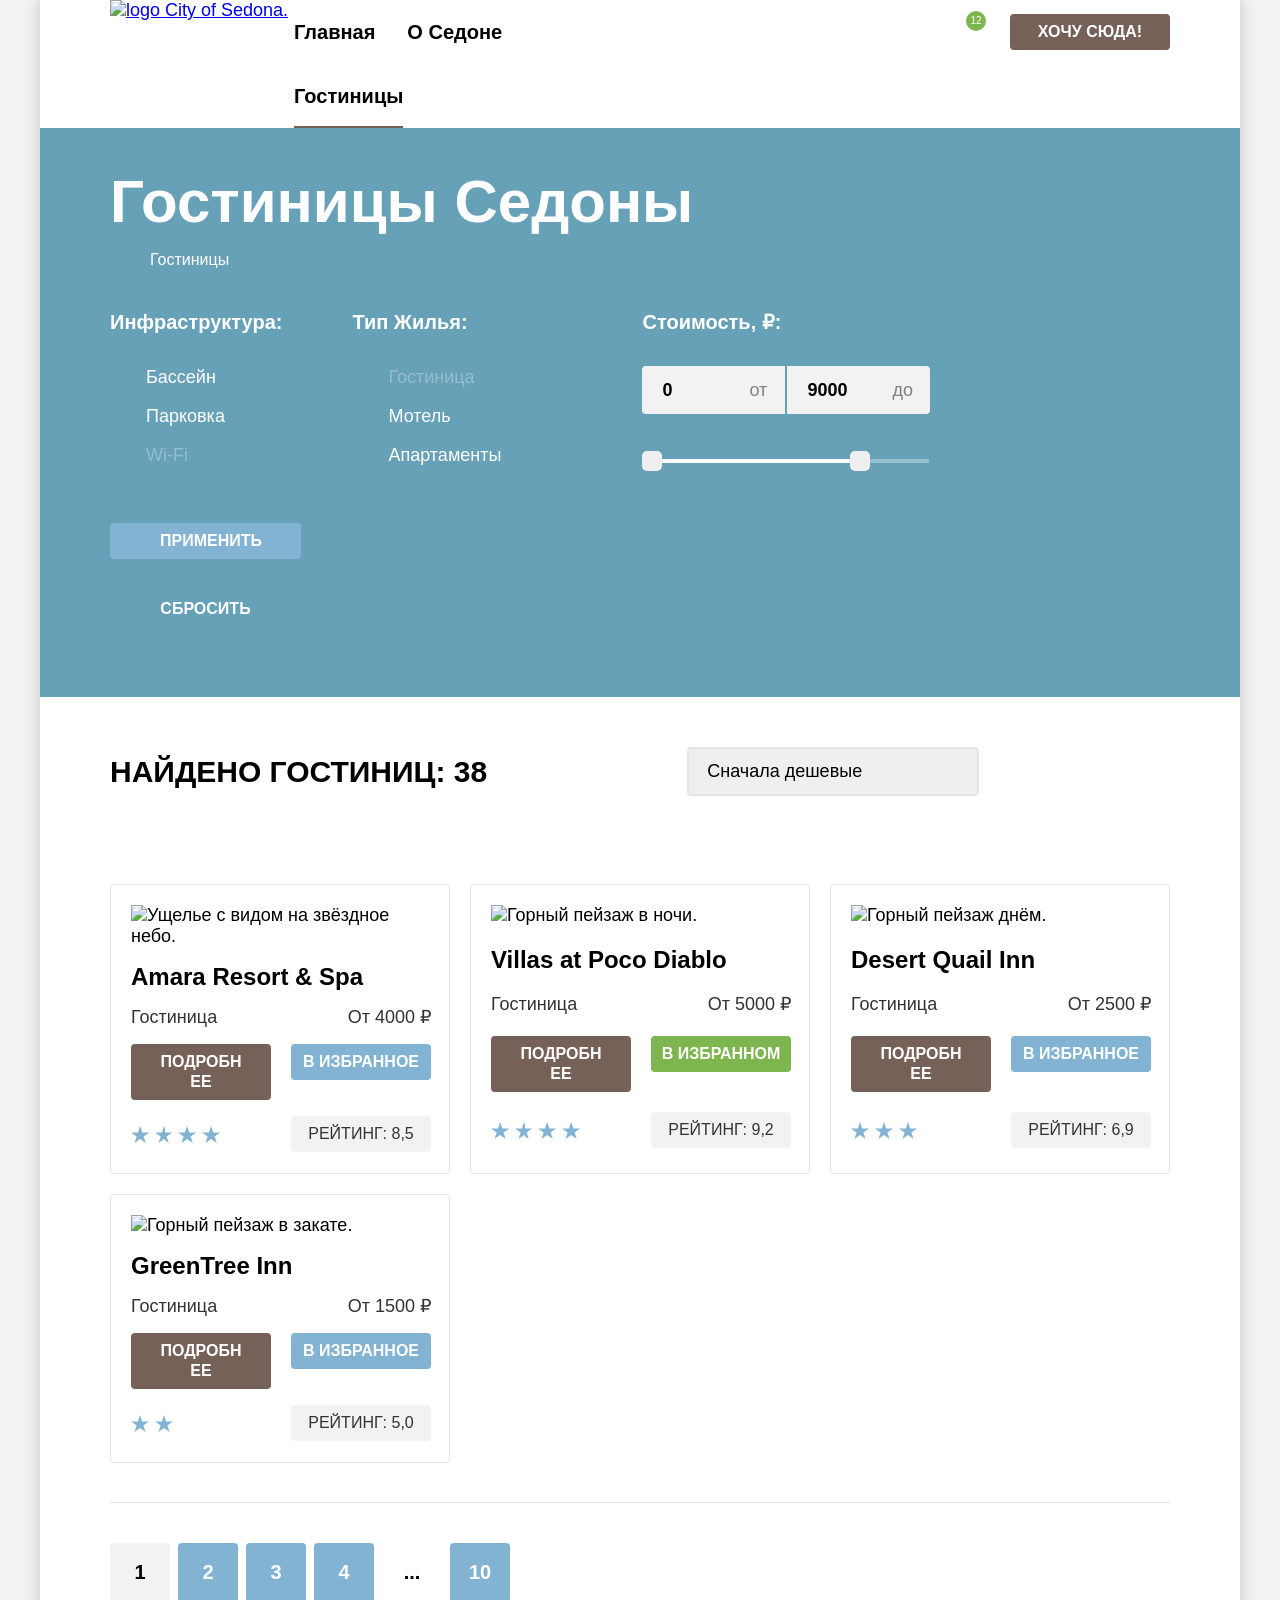
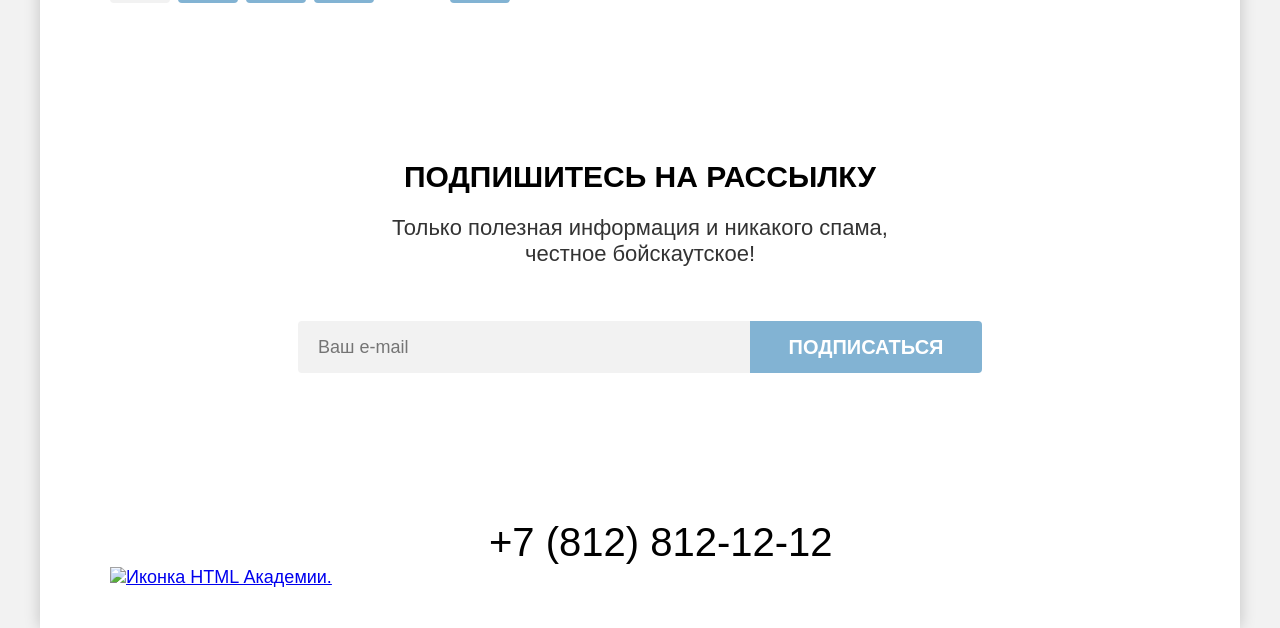
==== catalog.html @ c788ac7c "Сетки компонентов на гридах - исправления 7. Сетки компонентов на гридах - внёс исправления по задан" ====
<!DOCTYPE html>
<html lang="ru">

  <head>
    <meta charset="utf-8">
    <link rel="stylesheet" href="styles/styles.css">
    <link rel="icon" href="favicon.ico" sizes="32x32">
    <title>HTML Academy: Седона — Каталог</title>
  </head>

  <body>
    <div class="site-wrapper">
      <header class="page-header">
        <nav class="navigation">
          <a class="nav-link-logo" href="index.html">
            <img src="images/logo.svg" width="140" height="70" alt="logo City of Sedona.">
          </a>
          <ul class="navigation-list">
            <li class="navigation-item">
              <a class="navigation-link" href="index.html">Главная</a>
            </li>
            <li class="navigation-item">
              <a class="navigation-link" href="#">О Седоне</a>
            </li>
            <li class="navigation-item">
              <a class="navigation-link navigation-link-current" href="catalog.html">Гостиницы</a>
            </li>
          </ul>
          <ul class="navigation-list navigation-user">
            <li class="navigation-user-item">
              <a class="navigation-user-link navigation-link-find" href="#">
                <span class="visually-hidden">Поиск</span>
              </a>
            </li>
            <li class="navigation-user-item">
              <a class="navigation-user-link navigation-link-favourites" href="#">
                <span class="visually-hidden">Избранное</span>
              </a>
              <span class="favourite-count">12</span>
            </li>
            <li class="navigation-user-item navigation-user-item-spec">
              <a class="navigation-link navigation-link-btn" href="#">Хочу сюда!</a>
            </li>
          </ul>
        </nav>
      </header>

      <main class="page-main">
        <section class="catalog-header">
          <h1 class="catalog-header-title">Гостиницы Седоны</h1>
          <ul class="breadcrumbs-list">
            <li class="breadcrumbs-item">
              <a class="breadcrumbs-link breadcrumbs-link-home" href="index.html">
                <span class="visually-hidden">Главная</span>
              </a>
            </li>
            <li class="breadcrumbs-item">
              <a class="breadcrumbs-link"><span>Гостиницы</span></a>
            </li>
          </ul>

          <section class="catalog-filter">
            <h2 class="visually-hidden">Фильтры для поиска гостиниц</h2>
            <form class="catalog-filter" action="https://echo.htmlacademy.ru/" method="get">
              <fieldset class="catalog-filter-group filter-infrastructure">
                <legend class="catalog-filter-title">Инфраструктура:</legend>
                <ul class="catalog-filter-list">
                  <li class="catalog-filter-item">
                    <label class="control-label"><input class="control-input-checkbox" type="checkbox"
                        name="swimming-pool" id="swimming-pool" checked>Бассейн</label>
                  </li>
                  <li class="catalog-filter-item">
                    <label class="control-label" for="parking"><input class="control-input-checkbox" type="checkbox"
                        name="parking" id="parking" checked>Парковка</label>
                  </li>
                  <li class="catalog-filter-item">
                    <label class="control-label" for="wifi"><input class="control-input-checkbox" type="checkbox"
                        name="wifi" id="wifi" disabled>Wi-Fi</label>
                  </li>
                </ul>
              </fieldset>
              <fieldset class="catalog-filter-group filter-hotel-type">
                <legend class="catalog-filter-title">Тип Жилья:</legend>
                <ul class="catalog-filter-list">
                  <li class="catalog-filter-item">
                    <label class="control-label"><input class="control-input-radio" type="radio" name="hotel-group"
                        value="hotel" disabled>Гостиница</label>
                  </li>
                  <li class="catalog-filter-item">
                    <label class="control-label"><input class="control-input-radio" type="radio" name="hotel-group"
                        value="motel" checked>Мотель</label>
                  </li>
                  <li class="catalog-filter-item">
                    <label class="control-label"><input class="control-input-radio" type="radio" name="hotel-group"
                        value="apartments">Апартаменты</label>
                  </li>
                </ul>
              </fieldset>
              <fieldset class="catalog-filter-group filter-price">
                <legend class="catalog-filter-title">Стоимость, ₽:</legend>
                <div class="filter-price-inputs">
                  <label class="price-text-from" for="price-from">от</label>
                  <input class="price-field price-field-from" type="number" name="price-from" id="price-from" value="0">
                  <label class="price-text-to" for="price-to">до</label>
                  <input class="price-field price-field-to" type="number" name="price-to" id="price-to" value="9000">
                </div>
                <div class="price-range-line">
                  <div class="range-handlers-bar">
                    <button type="button" class="range-handler range-handler-from">
                      <span class="visually-hidden">Минимальная цена</span>
                    </button>
                    <button type="button" class="range-handler range-handler-to">
                      <span class="visually-hidden">Максимальная цена</span>
                    </button>
                  </div>
                </div>
              </fieldset>
              <div class="catalog-filter-buttons">
                <button class="catalog-filter-button" type="submit">Применить</button>
                <button class="catalog-filter-button-reset" type="reset">Сбросить</button>
              </div>
            </form>
          </section>
        </section>

        <section class="searched-products">
          <div class="searched-control-wrapper">
            <h2 class="searched-products-title">Найдено гостиниц: 38</h2>
            <select class="select-control" aria-label="Сортировка">
              <option value="cheap">Сначала дешевые</option>
              <option value="cheap">Сначала дорогие</option>
            </select>
            <ul class="searched-settings-list">
              <li class="searched-settings-item">
                <a class="sort sort-grid sort-current" href="catalog.html?view=tile">
                  <span class="visually-hidden">Показать
                    карточки</span>
                </a>
              </li>
              <li class="searched-settings-item">
                <a class="sort sort-description" href="catalog.html?view=card">
                  <span class="visually-hidden">Показать карточки с
                    описанием</span>
                </a>
              </li>
              <li class="searched-settings-item">
                <a class="sort sort-list" href="catalog.html?view=list">
                  <span class="visually-hidden">Показать список</span>
                </a>
              </li>
            </ul>
          </div>
          <ul class="product-list">
            <li class="product-item">
              <a href="#" class="product-card-link">
                <img class="product-card-img" src="images/hotel-1.jpg" width="300" height="212"
                  alt="Ущелье с видом на звёздное небо.">
              </a>
              <a href="#" class="product-card-link">
                <h3 class="product-card-title">Amara Resort & Spa</h3>
              </a>
              <p class="product-card-group">Гостиница</p>
              <p class="product-card-price">От 4000 ₽</p>
              <a class="show-more" href="#">Подробнее</a>
              <button class="to-favourites-button" type="button">В Избранное</button>
              <div class="hotel-rating-star rating-star-four">
                <span class="visually-hidden">4 звезды</span>
              </div>
              <p class="searched-card-rating">Рейтинг: 8,5</p>
            </li>
            <li class="product-item">
              <a href="#" class="product-card-link">
                <img class="product-card-img" src="images/hotel-2.jpg" width="300" height="212"
                  alt="Горный пейзаж в ночи.">
              </a>
              <a href="#" class="product-card-link">
                <h3 class="product-card-title">Villas at Poco Diablo</h3>
              </a>
              <p class="product-card-group">Гостиница</p>
              <p class="product-card-price">От 5000 ₽</p>
              <a class="show-more" href="#">Подробнее</a>
              <button class="to-favourites-button added-to-fav" type="button">В Избранном</button>
              <div class="hotel-rating-star rating-star-four">
                <span class="visually-hidden">4 звезды</span>
              </div>
              <p class="searched-card-rating">Рейтинг: 9,2</p>
            </li>
            <li class="product-item">
              <a href="#" class="product-card-link">
                <img class="product-card-img" src="images/hotel-3.jpg" width="300" height="212"
                  alt="Горный пейзаж днём.">
              </a>
              <a href="#" class="product-card-link">
                <h3 class="product-card-title">Desert Quail Inn</h3>
              </a>
              <p class="product-card-group">Гостиница</p>
              <p class="product-card-price">От 2500 ₽</p>
              <a class="show-more" href="#">Подробнее</a>
              <button class="to-favourites-button" type="button">В Избранное</button>
              <div class="hotel-rating-star rating-star-three">
                <span class="visually-hidden">3 звезды</span>
              </div>
              <p class="searched-card-rating">Рейтинг: 6,9</p>
            </li>
            <li class="product-item">
              <a href="#" class="product-card-link">
                <img class="product-card-img" src="images/hotel-4.jpg" width="300" height="212"
                  alt="Горный пейзаж в закате.">
              </a>
              <a href="#" class="product-card-link">
                <h3 class="product-card-title">GreenTree Inn</h3>
              </a>
              <p class="product-card-group">Гостиница</p>
              <p class="product-card-price">От 1500 ₽</p>
              <a class="show-more" href="#">Подробнее</a>
              <button class="to-favourites-button" type="button">В Избранное</button>
              <div class="hotel-rating-star rating-star-two">
                <span class="visually-hidden">2 звезды</span>
              </div>
              <p class="searched-card-rating">Рейтинг: 5,0</p>
            </li>
          </ul>

          <ul class="pagination">
            <li class="pagination-item">
              <a class="pagination-link pagination-current">1</a>
            </li>
            <li class="pagination-item">
              <a class="pagination-link" href="#">2</a>
            </li>
            <li class="pagination-item">
              <a class="pagination-link" href="#">3</a>
            </li>
            <li class="pagination-item">
              <a class="pagination-link" href="#">4</a>
            </li>
            <li class="pagination-item">
              <a class="pagination-link pagination-quewe">...</a>
            </li>
            <li class="pagination-item">
              <a class="pagination-link" href="#">10</a>
            </li>
          </ul>
        </section>

        <section class="subscribe catalog">
          <h2 class="subscribe-title">Подпишитесь на рассылку</h2>
          <p class="subscribe-text">Только полезная информация и никакого спама,<br> честное бойскаутское!</p>
          <form class="subscribe-form" action="https://echo.htmlacademy.ru/" method="post">
            <input class="subscribe-input" type="email" name="email" id="email" placeholder="Ваш e-mail" required>
            <button class="subscribe-button" type="submit">Подписаться</button>
          </form>
        </section>
      </main>

      <footer class="page-footer">
        <ul class="social-list">
          <li class="social-item">
            <a class="social-link social-link-vk" href="https://vk.com/htmlacademy">
              <span class="visually-hidden">Логотип Вконтакте</span>
            </a>
          </li>
          <li class="social-item">
            <a class="social-link social-link-tg" href="https://t.me/htmlacademy">
              <span class="visually-hidden">Логотип Телеграмм</span>
            </a>
          </li>
          <li class="social-item">
            <a class="social-link social-link-youtube" href="https://www.youtube.com/user/htmlacademyru">
              <span class="visually-hidden">Логотип Ютуб</span>
            </a>
          </li>
        </ul>
        <a class="phone-number" href="tel:+78128121212">+7 (812) 812-12-12</a>
        <a class="html-academy-logo" href="https://htmlacademy.ru/intensive/htmlcss">
          <img width="115px" height="33px" src="./images/logo_htmlacademy.png" alt="Иконка HTML Академии.">
        </a>
      </footer>
    </div>

  </body>

</html>
---- styles/styles.css ----
@font-face {
  font-family: "PT Sans";
  font-style: normal;
  font-weight: 400;
  src: url("../fonts/ptsans-400.woff2") format("woff2");
  font-display: swap;
}

@font-face {
  font-family: "PT Sans";
  font-style: normal;
  font-weight: 700;
  src: url("../fonts/ptsans-700.woff2") format("woff2");
  font-display: swap;
}

input,
textarea,
select,
button {
  font-family: "PT Sans", sans-serif;
}

.visually-hidden {
  display: none;
}

html {
  height: 100%;
  margin: 0;
}

body {
  height: 100%;
  font-family: "PT Sans", sans-serif;
  font-size: 18px;
  line-height: 21px;
  color: #000000;
  font-weight: 400;
  background-color: #f2f2f2;
  margin: 0;
}

.site-wrapper {
  min-height: 100%;
  display: flex;
  flex-direction: column;
  flex-grow: 1;
  width: 1200px;
  margin: 0 auto;
  background-color: #ffffff;
  box-shadow: 0 0 15px 0 rgba(0, 0, 0, 0.2);
}

.page-header {
  display: flex;
  padding: 0 70px;
}

.navigation {
  display: flex;
  width: 100%;
  padding-left: 168px;
  position: relative;
}

.navigation-list {
  display: flex;
  flex-wrap: wrap;
  max-width: 339px;
  padding: 0;
  margin: 0;
  list-style-type: none;
}

.navigation-user-item {
  position: relative;
  box-sizing: border-box;
  min-width: 44px;
  min-height: 64px;
}

.navigation-user-item-spec {
  padding-top: 14px;
}

.navigation-user-item:nth-last-child(2) {
  margin-right: 20px;
}

.navigation-user-link {
  display: block;
  min-width: 44px;
  min-height: 64px;
}

.navigation-user {
  max-width: 312px;
  margin-left: auto;
}

.navigation-link {
  display: block;
  padding: 20px 16px;
  font-size: 20px;
  font-weight: 700;
  line-height: 24px;
  color: #000000;
  text-decoration: none;
}

.navigation-link-current {
  position: relative;
}

.navigation-link-current::after {
  content: "";
  position: absolute;
  left: 16px;
  right: 16px;
  height: 2px;
  bottom: 0;
  background-color: #756257;
}

.navigation-link-find {
  background-image: url(../images/icons/find.svg);
  background-size: 18px;
  background-repeat: no-repeat;
  background-position: center;
}

.navigation-link-favourites {
  background-image: url(../images/icons/favorites.svg);
  background-size: 18px;
  background-repeat: no-repeat;
  background-position: center;
}

.favourite-count {
  display: block;
  font-size: 10px;
  line-height: 10px;
  font-weight: 400;
  text-align: center;
  align-content: center;
  color: #ffffff;
  position: absolute;
  left: 20px;
  top: 11px;
  width: 20px;
  height: 20px;
  background-color: #7db54f;
  border-radius: 10px;
}

.navigation-link-btn {
  box-sizing: border-box;
  padding: 8px 24px;
  font-size: 16px;
  line-height: 20px;
  text-transform: uppercase;
  text-decoration: none;
  font-weight: 700;
  min-width: 160px;
  min-height: 36px;
  background-color: #756157;
  color: #ffffff;
  border-radius: 4px;
  text-align: center;
}

.nav-link-logo {
  position: absolute;
  left: 0;
}

.page-main {
  flex-grow: 1;
}

.index-header {
  padding: 51px 371px 78px 371px;
  background-color: #197ad4;
  background-image: url(../images/vector.svg), url(../images/index-background.jpg);
  background-size: auto, auto 100%;
  background-repeat: no-repeat, no-repeat;
  background-position: bottom, center;
  min-height: 485px;
  box-sizing: border-box;
}

.index-header-img {
  display: block;
  margin-left: auto;
  margin-right: auto;
}

.reasons-intro {
  margin: 0;
  margin-bottom: 21px;
  padding: 69px 274px;
}

.reasons-list {
  display: flex;
  flex-wrap: wrap;
  padding: 0;
  margin: 0;
}

.reasons-title {
  margin: 0;
  margin-bottom: 25px;
  font-size: 30px;
  line-height: 36px;
  font-weight: 700;
  text-transform: uppercase;
  text-align: center;
  color: #000000;
}

.reasons-text {
  margin: 0;
  font-size: 22px;
  line-height: 26px;
  font-weight: 400;
  text-align: center;
  color: #333333;
}

.reasons-item {
  display: flex;
  flex-direction: row;
  min-height: 385px;
  width: 400px;
  list-style-type: none;
  background-color: rgba(131, 179, 211, 0.122);
}

.reasons-item-textblock {
  display: flex;
  justify-content: center;
  align-items: center;
  padding: 0 85px;
  flex-direction: column;
  height: 100%;
}

.reasons-item-nowide {
  display: flex;
  flex-direction: column;
}

.reasons-item.reasons-item-contrast {
  background-color: rgba(131, 179, 211, 0.2);
}

.reasons-item.reasons-item-wide {
  background-color: #82b3d3;
  color: #ffffff;
  width: 100%;
}

.reasons-item.reasons-item-wide-revers {
  flex-direction: row-reverse;
  background-color: #82b3d3;
  color: #ffffff;
  width: 100%;
}

.reasons-item.reasons-item-wide p {
  color: #ffffff;
}

.reasons-item.reasons-item-wide-revers p {
  color: #ffffff;
}

.reasons-item-title {
  position: relative;
  margin: 0;
  margin-bottom: 62px;
  font-size: 24px;
  line-height: 28px;
  font-weight: 700;
  text-align: center;
  text-transform: uppercase;
}


.reasons-item-title::after {
  content: "";
  position: absolute;
  width: 60px;
  height: 2px;
  background-color: rgba(0, 0, 0, 0.3);
  bottom: -30px;
  left: 50%;
  transform: translateX(-50%);
}

.reasons-item-title-wide::after {
  background-color: rgba(255, 255, 255, 0.3);
}


.reasons-item-text {
  color: #333333;
  text-align: center;
  margin: 0;
}

.reasons-item-img {
  display: block;
}

.service {
  text-align: center;
}

.service-intro {
  padding: 64px 347px;
}

.service-title {
  margin: 0;
  margin-bottom: 20px;
  font-size: 30px;
  line-height: 36px;
  font-weight: 700;
  text-transform: uppercase;
}

.service-text {
  margin: 0;
  color: #333333;
  font-size: 22px;
  line-height: 26px;
  font-weight: 400;
  text-align: center;
}

.service-list {
  display: flex;
  flex-wrap: wrap;
  list-style-type: none;
  min-height: 385px;
  justify-content: center;
  align-items: stretch;
  padding: 0;
  margin: 0;
}

.service-list li:nth-child(odd) {
  background-color: rgba(131, 179, 211, 0.122);
}

.service-list li:nth-child(even) {
  background-color: #ffffff;
}

.service-item {
  display: flex;
  flex-direction: column;
  flex-grow: 1;
  justify-content: center;
  align-items: center;
  flex-wrap: wrap;
  max-width: 400px;
}

.service-item::before {
  content: "";
  background-repeat: no-repeat;
  margin-bottom: 30px;
}

.service-item-house::before {
  background-image: url("../images/icons/house-decor.svg");
  width: 75px;
  height: 72px;
}

.service-item-food::before {
  background-image: url("../images/icons/food-decor.svg");
  width: 74px;
  height: 70px;
}

.service-item-gifts::before {
  background-image: url("../images/icons/gift-decor.svg");
  width: 64px;
  height: 76px;
}

.service-item-title {
  font-size: 24px;
  line-height: 28px;
  font-weight: 700;
  text-align: center;
  text-transform: uppercase;
  margin: 0;
  margin-bottom: 30px;
}

.service-item-text {
  padding: 0 85px;
  color: #333333;
  text-align: center;
  margin: 0;
}

.booking {
  padding: 96px 304px;
  text-align: center;
}

.booking-title {
  margin: 0;
  margin-bottom: 20px;
  font-size: 30px;
  line-height: 36px;
  font-weight: 700;
  text-transform: uppercase;
}

.booking-text {
  margin: 0;
  margin-bottom: 54px;
  color: #333333;
  font-size: 22px;
  line-height: 26px;
}

.subscribe {
  padding: 96px 258px 104px;
  background-color: #197ad4;
  text-align: center;
}

.subscribe.index {
  background-image: url("../images/subscribe_index.jpg");
  background-size: 100% auto;
  background-repeat: no-repeat;
}

.subscribe-title {
  margin: 0;
  margin-bottom: 20px;
  font-size: 30px;
  line-height: 36px;
  font-weight: 700;
  text-transform: uppercase;
}

.subscribe-title.index {
  color: #ffffff;
}

.subscribe-text {
  margin: 0;
  margin-bottom: 54px;
  color: #333333;
  font-size: 22px;
  line-height: 26px;
  font-weight: 400;
}

.subscribe-text.index {
  color: #ffffff;
}

.subscribe-form {
  display: flex;
  overflow-wrap: anywhere;
}

.subscribe-input {
  padding: 14px 20px;
  background-color: #f2f2f2;
  border: none;
  border-radius: 4px 0 0 4px;
  flex-grow: 1;
  font-size: 18px;
  line-height: 24px;
  font-weight: 400;
  color: #000000;
}

.subscribe-button {
  padding: 8px 0;
  width: 232px;
  background-color: #82b3d3;
  border: none;
  font-size: 20px;
  border-radius: 0 4px 4px 0;
  line-height: 36px;
  font-weight: 700;
  color: #ffffff;
  text-transform: uppercase;
  box-sizing: border-box;
}

.catalog-header {
  padding: 70px;
  padding-top: 35px;
  background-color: rgb(103, 161, 184);
  background-image: url("../images/filter_background.jpg");
  background-size: auto 100%;
  background-repeat: no-repeat;
  background-position: center;
  min-height: 412px;
  box-sizing: border-box;
}

.catalog-header-title {
  margin: 0;
  margin-bottom: 8px;
  color: #ffffff;
  font-size: 60px;
  line-height: 78px;
  font-weight: 700;
}

.breadcrumbs-list {
  display: flex;
  flex-wrap: wrap;
  padding: 0;
  margin: 0;
  margin-bottom: 40px;
  list-style-type: none;
}

.breadcrumbs-item {
  position: relative;
}

.breadcrumbs-item:not(:last-child) {
  margin-right: 28px;
}

.breadcrumbs-item:not(:last-child)::after {
  position: absolute;
  content: "";
  background-image: url("../images/icons/breadcrumbs-arrow.svg");
  background-repeat: no-repeat;
  width: 7px;
  height: 10px;
  left: 23px;
  top: 6px;
}

.breadcrumbs-link {
  display: block;
  font-size: 16px;
  line-height: 21px;
  font-weight: 400;
  color: #ffffff;
  text-decoration: none;
}

.breadcrumbs-link-home {
  background-image: url("../images/icons/breadcrumbs-home.svg");
  background-repeat: no-repeat;
  background-position: center;
  min-width: 12px;
  min-height: 21px;
}

.catalog-filter {
  display: flex;
  flex-wrap: wrap;
}

.catalog-filter-title {
  padding: 0;
  margin-bottom: 32px;
  color: #ffffff;
  font-size: 20px;
  line-height: 24px;
  font-weight: 700;
}

.catalog-filter-buttons {
  display: flex;
  flex-direction: column;
  gap: 32px;
  padding-top: 56px;
}

.catalog-filter-button {
  display: block;
  padding: 8px 50px;
  font-size: 16px;
  line-height: 20px;
  font-weight: 700;
  text-transform: uppercase;
  color: #ffffff;
  background-color: #82b3d3;
  border: none;
  border-radius: 4px;
  cursor: pointer;
  width: 191px;
  height: 36px;
}

.catalog-filter-button-reset {
  display: block;
  background: none;
  border: none;
  font-size: 16px;
  line-height: 20px;
  font-weight: 700;
  text-transform: uppercase;
  color: #ffffff;
  cursor: pointer;
  width: 191px;
  height: 36px;
  margin: 0;
  padding: 0;
}

.catalog-filter-list {
  padding: 0;
  margin: 0;
  width: 150px;
  list-style-type: none;
}

.catalog-filter-item:not(:last-child) {
  margin-bottom: 16px;
}

.catalog-filter-group {
  width: 150px;
  list-style-type: none;
  border: none;
  margin: 0;
  padding: 0;
}

.filter-infrastructure {
  margin-right: 70px;
}

.filter-hotel-type {
  margin-right: 140px;
}

.filter-price {
  margin-right: 70px;
}

.filter-price-inputs {
  display: flex;
  position: relative;
  margin-bottom: 45px;
  width: 288px;
  gap: 2px;
}

.price-field {
  appearance: none;
  background-color: #f2f2f2;
  color: #000000;
  border: none;
  font-size: 18px;
  line-height: 24px;
  font-weight: 700;
  width: 100%;
  min-width: 0;
  box-sizing: border-box;
  padding: 12px 20px;
  min-height: 48px;
}

.price-field-from {
  border-radius: 4px 0 0 4px;
}

.price-field-to {
  border-radius: 0 4px 4px 0;
}

.price-text-from {
  display: block;
  position: absolute;
  left: 107px;
  top: 12px;
  font-size: 18px;
  line-height: 24px;
  font-weight: 400;
  color: #808080;
}

.price-text-to {
  display: block;
  position: absolute;
  left: 250px;
  top: 12px;
  font-size: 18px;
  line-height: 24px;
  font-weight: 400;
  color: #808080;
}

.price-range-line {
  width: 287px;
  height: 4px;
  background-color: rgba(255, 255, 255, 0.3);
}

.range-handlers-bar {
  display: flex;
  position: relative;
  width: 226px;
  height: 4px;
  background-color: #ffffff;
}

.range-handler {
  position: absolute;
  border: none;
  width: 20px;
  height: 20px;
  border-radius: 5px;
  cursor: pointer;
}

.range-handler-from {
  top: -8px;
}

.range-handler-to {
  top: -8px;
  left: 208px;
}

.control-label {
  display: flex;
  align-items: center;
  gap: 16px;
  cursor: pointer;
  color: #ffffff;
  font-size: 18px;
  line-height: 23px;
  font-weight: 400;
}

.control-label:has(input:disabled) {
  color: rgba(255, 255, 255, 0.3);
}

.control-input-checkbox {
  appearance: none;
  width: 20px;
  height: 20px;
  background-image: url("../images/icons/checkbox.svg");
  margin: 0;
  cursor: pointer;
}

.control-input-checkbox:disabled {
  opacity: 0.3;
}

.control-input-checkbox:checked {
  background-image: url("../images/icons/checkbox-checked.svg");
}

.control-input-radio {
  appearance: none;
  width: 20px;
  height: 20px;
  background-image: url("../images/icons/radio.svg");
  margin: 0;
  cursor: pointer;
}

.control-input-radio:disabled {
  opacity: 0.3;
}

.control-input-radio:checked {
  background-image: url("../images/icons/radio-checked.svg");
}

.sort {
  display: block;
  height: 48px;
  width: 48px;
}

.sort-grid {
  background-image: url(../images/icons/sort-grid.svg);
}

.sort-description {
  background-image: url(../images/icons/sort-description.svg);
}

.sort-list {
  background-image: url(../images/icons/sort-list.svg);
}

.searched-products {
  padding: 50px 70px;
  padding-bottom: 60px;
}

.searched-control-wrapper {
  display: flex;
  flex-wrap: wrap;
  align-items: center;
  margin-bottom: 40px;
}

.select-control {
  background-image: url("../images/icons/select-arrow.svg");
  background-repeat: no-repeat;
  background-position: calc(100% - 18px) center;
  appearance: none;
  width: 292px;
  border: 2px solid #e5e5e5;
  border-radius: 4px;
  padding: 12px 18px;
  margin-right: 70px;
  font-size: 18px;
  line-height: 21px;
  font-weight: 400;
}

.searched-settings-list {
  display: flex;
  max-width: 160px;
  padding: 0;
  margin: 0;
  flex-wrap: wrap;
  list-style-type: none;
  gap: 8px;
}

.searched-products-title {
  margin: 0;
  margin-right: 200px;
  font-size: 30px;
  line-height: 36px;
  font-weight: 700;
  text-transform: uppercase;
}

.product-list {
  display: flex;
  position: relative;
  flex-wrap: wrap;
  gap: 0 20px;
  list-style-type: none;
  padding: 0;
  padding-bottom: 40px;
  margin: 0;
  margin-bottom: 20px;
}

.product-list::after {
  content: "";
  width: 1060px;
  height: 1px;
  background-color: #e5e5e5;
  position: absolute;
  bottom: 20px;
}

.product-item {
  display: grid;
  grid-template-columns: repeat(2, 1fr);
  width: 340px;
  padding: 20px;
  margin-bottom: 20px;
  border: 1px solid #e5e5e5;
  box-sizing: border-box;
  border-radius: 4px;
  gap: 16px 20px;
  overflow-wrap: anywhere;
  align-items: start;
}

.product-card-img {
  object-fit: cover;
}

.product-card-link {
  display: block;
  text-decoration: none;
  color: #000000;
  width: 300px;
  max-width: 300px;
  max-height: 212px;
  grid-column: 1 / -1;
}

.product-card-link:visited {
  color: #000000;
}

.product-card-title {
  margin: 0;
  grid-column: span 2;
  font-size: 24px;
  line-height: 28px;
  font-weight: 700;
}

.product-card-group {
  margin: 0;
  color: #333333;
  font-size: 18px;
  line-height: 21px;
  font-weight: 400;
}

.product-card-price {
  margin: 0;
  color: #333333;
  font-size: 18px;
  line-height: 21px;
  font-weight: 400;
  text-align: right;
}

.show-more {
  display: block;
  background-color: #756157;
  color: #ffffff;
  border-radius: 4px;
  text-decoration: none;
  text-transform: uppercase;
  font-size: 16px;
  line-height: 20px;
  font-weight: 700;
  text-align: center;
  padding: 8px 26px;
  width: 140px;
  box-sizing: border-box;
}

.to-favourites-button {
  background-color: #82b3d3;
  padding: 8px 10px;
  border: none;
  border-radius: 4px;
  color: #ffffff;
  text-transform: uppercase;
  font-size: 16px;
  line-height: 20px;
  font-weight: 700;
  text-align: center;
  cursor: pointer;
}

.added-to-fav {
  background-color: #7db54f;
}

.searched-card-rating {
  margin: 0;
  padding: 8px 0;
  background-color: #f2f2f2;
  color: #333333;
  border-radius: 4px;
  font-size: 16px;
  line-height: 20px;
  font-weight: 400;
  text-transform: uppercase;
  text-align: center;
  box-sizing: border-box;
}

.pagination {
  display: flex;
  list-style-type: none;
  margin: 0;
  padding: 0;
}

.pagination-item:not(:last-child) {
  margin-right: 8px;
}

.pagination-link {
  display: block;
  border-radius: 4px;
  box-sizing: border-box;
  min-width: 60px;
  height: 60px;
  padding: 11px 4px;
  font-size: 20px;
  font-weight: 700;
  line-height: 36px;
  color: #ffffff;
  background-color: #82b3d3;
  text-decoration: none;
  text-align: center;
}

.pagination-link.pagination-current {
  color: #000000;
  background-color: #f2f2f2;
}

.pagination-link.pagination-quewe {
  color: #000000;
  background-color: #ffffff;
}

.subscribe.catalog {
  background-color: #ffffff;
  color: #000000;
}

.button-search {
  width: 376px;
  height: 52px;
  color: #ffffff;
  font-size: 20px;
  line-height: 36px;
  font-weight: 700;
  text-transform: uppercase;
  background-color: #756157;
  border: none;
  border-radius: 4px;
  cursor: pointer;
}

.page-footer {
  display: flex;
  flex-wrap: wrap;
  padding: 45px 70px 35px 70px;
}

.social-list {
  display: flex;
  flex-wrap: wrap;
  padding: 0;
  margin: 0;
  margin-right: 238px;
  list-style-type: none;
  max-width: 142px;
}

.social-link {
  display: block;
  background-repeat: no-repeat;
  background-position: center;
  width: 47px;
  height: 40px;
}

.social-link-vk {
  background-image: url("../images/icons/vk-icon.svg");
}

.social-link-tg {
  background-image: url("../images/icons/tg-icon.svg");
}

.social-link-youtube {
  background-image: url("../images/icons/youtube-icon.svg");
}

.phone-number {
  font-size: 40px;
  line-height: 40px;
  font-weight: 400;
  color: #000000;
  text-decoration: none;
  margin-right: 235px;
}

.html-academy-logo {
  margin: 5px 0;
}


.hotel-rating-star {
  background-image: url(../images/icons/star.svg);
  width: 18px;
  height: 37px;
  background-size: 18px 17px;
  background-repeat: space no-repeat;
  background-position: left;
}

.rating-star-two {
  width: 42px;
  background-repeat: space repeat-x;
}

.rating-star-three {
  width: 66px;
  background-repeat: space repeat-x;
}

.rating-star-four {
  width: 89px;
  background-repeat: space repeat-x;
}
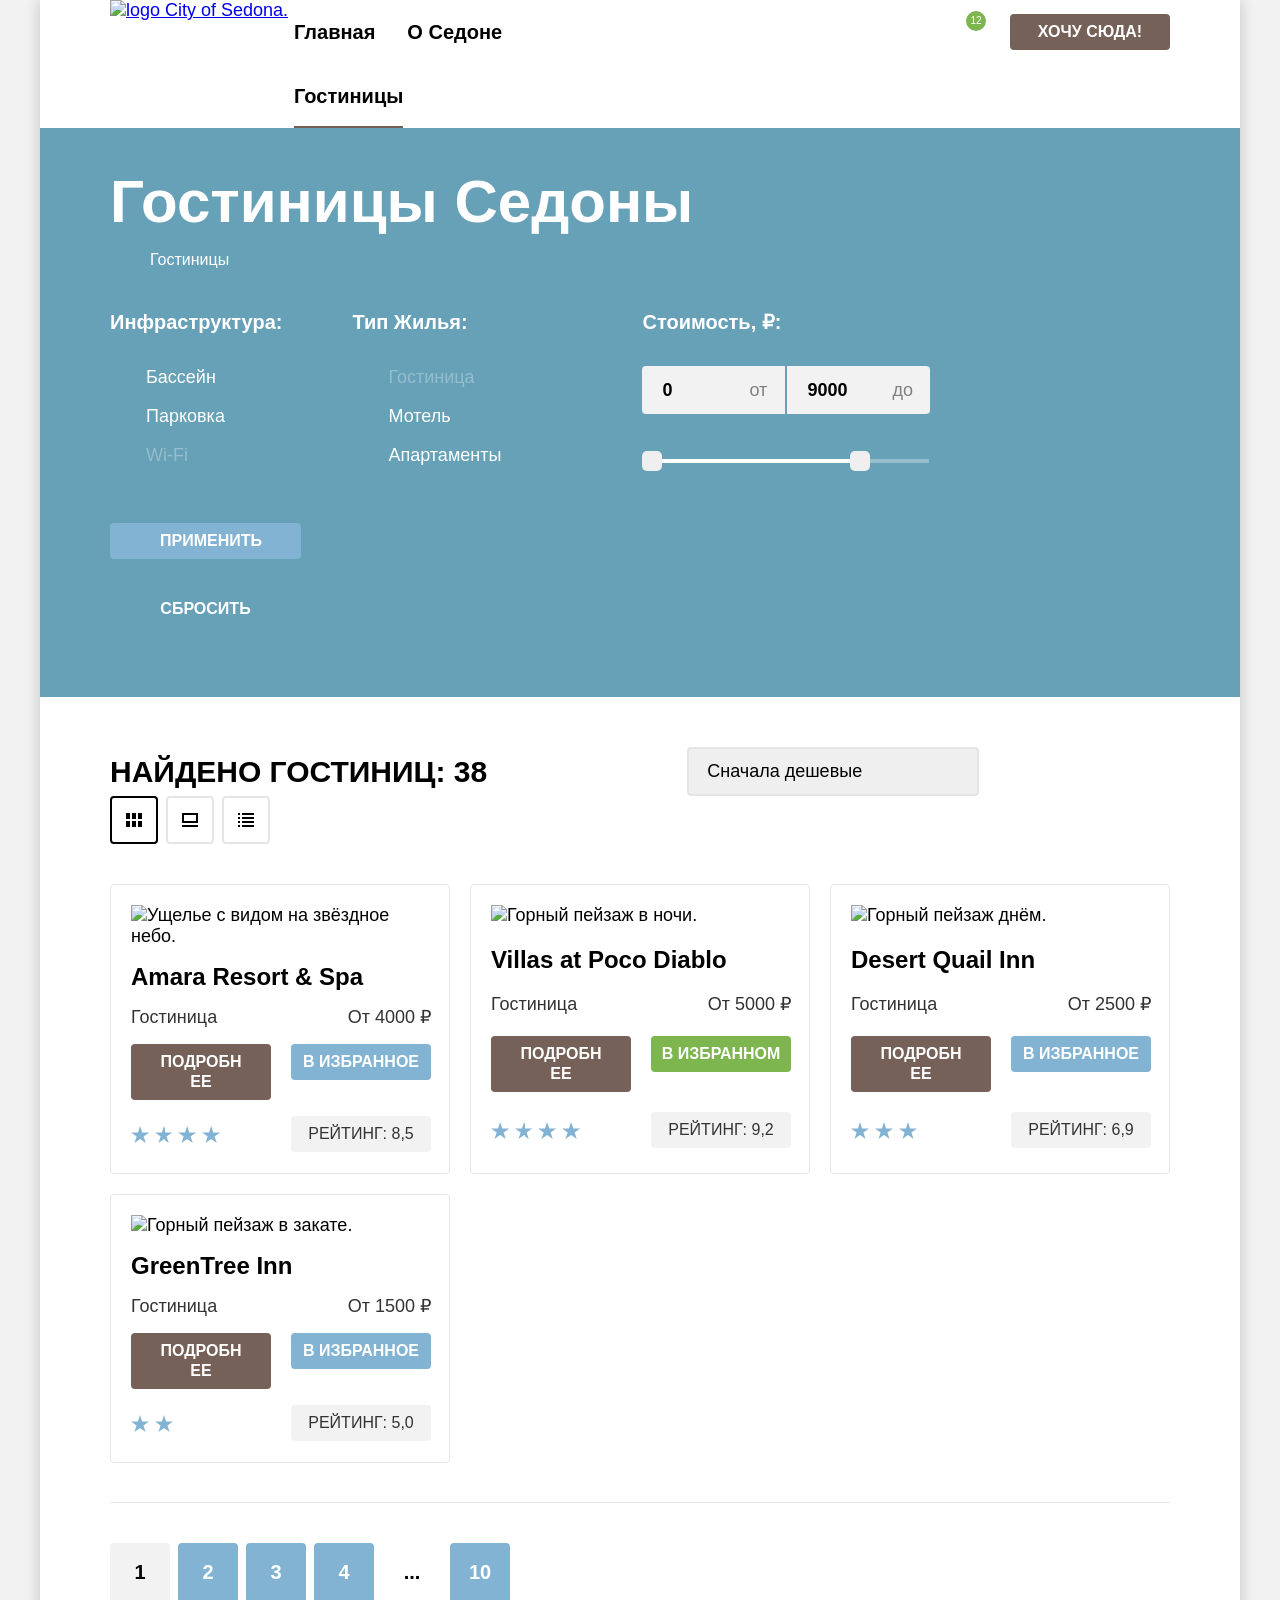
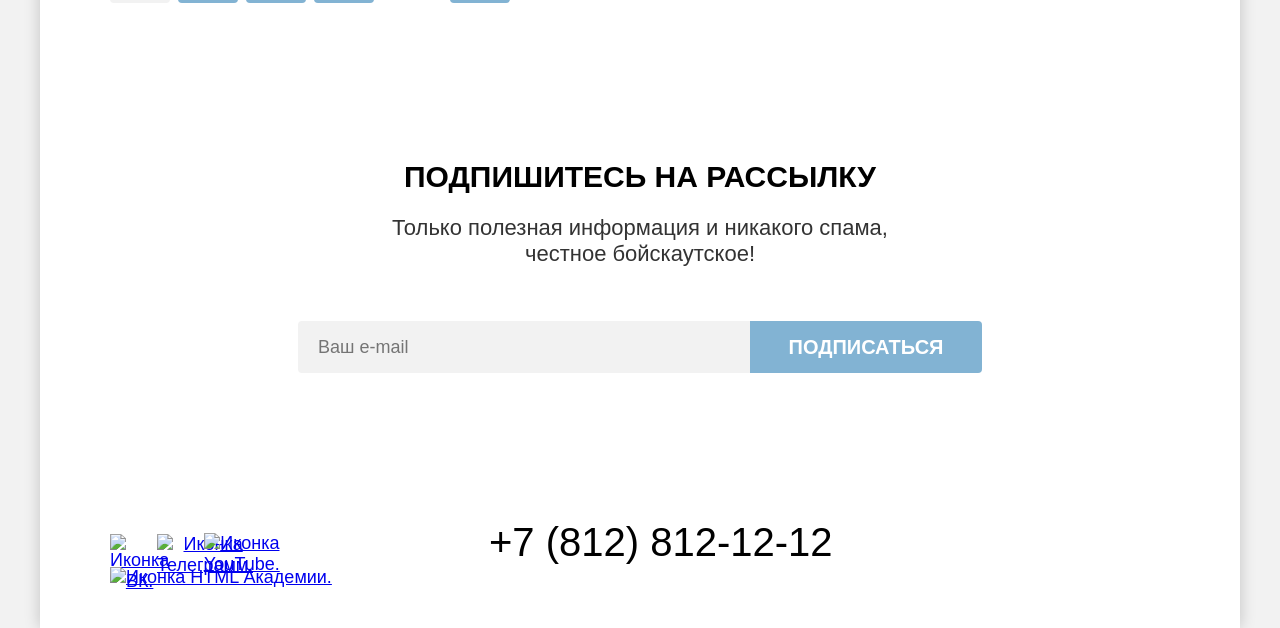
==== commit 7b1aa644: "8.28. Декоративные элементы всех страниц" ====
--- a/catalog.html
+++ b/catalog.html
@@ -39,7 +39,7 @@
               <span class="favourite-count">12</span>
             </li>
             <li class="navigation-user-item navigation-user-item-spec">
-              <a class="navigation-link navigation-link-btn" href="#">Хочу сюда!</a>
+              <a class="navigation-link-btn brown-btn" href="#">Хочу сюда!</a>
             </li>
           </ul>
         </nav>
@@ -116,8 +116,8 @@
                 </div>
               </fieldset>
               <div class="catalog-filter-buttons">
-                <button class="catalog-filter-button" type="submit">Применить</button>
-                <button class="catalog-filter-button-reset" type="reset">Сбросить</button>
+                <button class="catalog-filter-button blue-btn" type="submit">Применить</button>
+                <button class="catalog-filter-button-reset nocolor-btn" type="reset">Сбросить</button>
               </div>
             </form>
           </section>
@@ -161,8 +161,8 @@
               </a>
               <p class="product-card-group">Гостиница</p>
               <p class="product-card-price">От 4000 ₽</p>
-              <a class="show-more" href="#">Подробнее</a>
-              <button class="to-favourites-button" type="button">В Избранное</button>
+              <a class="show-more brown-btn" href="#">Подробнее</a>
+              <button class="to-favourites-button blue-btn" type="button">В Избранное</button>
               <div class="hotel-rating-star rating-star-four">
                 <span class="visually-hidden">4 звезды</span>
               </div>
@@ -178,8 +178,8 @@
               </a>
               <p class="product-card-group">Гостиница</p>
               <p class="product-card-price">От 5000 ₽</p>
-              <a class="show-more" href="#">Подробнее</a>
-              <button class="to-favourites-button added-to-fav" type="button">В Избранном</button>
+              <a class="show-more brown-btn" href="#">Подробнее</a>
+              <button class="to-favourites-button green-btn" type="button">В Избранном</button>
               <div class="hotel-rating-star rating-star-four">
                 <span class="visually-hidden">4 звезды</span>
               </div>
@@ -195,8 +195,8 @@
               </a>
               <p class="product-card-group">Гостиница</p>
               <p class="product-card-price">От 2500 ₽</p>
-              <a class="show-more" href="#">Подробнее</a>
-              <button class="to-favourites-button" type="button">В Избранное</button>
+              <a class="show-more brown-btn" href="#">Подробнее</a>
+              <button class="to-favourites-button blue-btn" type="button">В Избранное</button>
               <div class="hotel-rating-star rating-star-three">
                 <span class="visually-hidden">3 звезды</span>
               </div>
@@ -212,8 +212,8 @@
               </a>
               <p class="product-card-group">Гостиница</p>
               <p class="product-card-price">От 1500 ₽</p>
-              <a class="show-more" href="#">Подробнее</a>
-              <button class="to-favourites-button" type="button">В Избранное</button>
+              <a class="show-more brown-btn" href="#">Подробнее</a>
+              <button class="to-favourites-button blue-btn" type="button">В Избранное</button>
               <div class="hotel-rating-star rating-star-two">
                 <span class="visually-hidden">2 звезды</span>
               </div>
@@ -223,22 +223,22 @@
 
           <ul class="pagination">
             <li class="pagination-item">
-              <a class="pagination-link pagination-current">1</a>
-            </li>
-            <li class="pagination-item">
-              <a class="pagination-link" href="#">2</a>
-            </li>
-            <li class="pagination-item">
-              <a class="pagination-link" href="#">3</a>
-            </li>
-            <li class="pagination-item">
-              <a class="pagination-link" href="#">4</a>
-            </li>
-            <li class="pagination-item">
-              <a class="pagination-link pagination-quewe">...</a>
-            </li>
-            <li class="pagination-item">
-              <a class="pagination-link" href="#">10</a>
+              <a class="pagination-link blue-btn pagination-current">1</a>
+            </li>
+            <li class="pagination-item">
+              <a class="pagination-link blue-btn" href="#">2</a>
+            </li>
+            <li class="pagination-item">
+              <a class="pagination-link blue-btn" href="#">3</a>
+            </li>
+            <li class="pagination-item">
+              <a class="pagination-link blue-btn" href="#">4</a>
+            </li>
+            <li class="pagination-item">
+              <a class="pagination-link blue-btn pagination-quewe">...</a>
+            </li>
+            <li class="pagination-item">
+              <a class="pagination-link blue-btn" href="#">10</a>
             </li>
           </ul>
         </section>
@@ -248,7 +248,7 @@
           <p class="subscribe-text">Только полезная информация и никакого спама,<br> честное бойскаутское!</p>
           <form class="subscribe-form" action="https://echo.htmlacademy.ru/" method="post">
             <input class="subscribe-input" type="email" name="email" id="email" placeholder="Ваш e-mail" required>
-            <button class="subscribe-button" type="submit">Подписаться</button>
+            <button class="subscribe-button blue-btn" type="submit">Подписаться</button>
           </form>
         </section>
       </main>
@@ -257,16 +257,19 @@
         <ul class="social-list">
           <li class="social-item">
             <a class="social-link social-link-vk" href="https://vk.com/htmlacademy">
+              <img class="social-icon" width="24px" height="14px" src="./images/icons/vk-icon.svg" alt="Иконка ВК.">
               <span class="visually-hidden">Логотип Вконтакте</span>
             </a>
           </li>
           <li class="social-item">
             <a class="social-link social-link-tg" href="https://t.me/htmlacademy">
+              <img class="social-icon" width="18px" height="15px" src="./images/icons/tg-icon.svg" alt="Иконка Телеграмм.">
               <span class="visually-hidden">Логотип Телеграмм</span>
             </a>
           </li>
           <li class="social-item">
             <a class="social-link social-link-youtube" href="https://www.youtube.com/user/htmlacademyru">
+              <img class="social-icon" width="22px" height="17px" src="./images/icons/youtube-icon.svg" alt="Иконка YouTube.">
               <span class="visually-hidden">Логотип Ютуб</span>
             </a>
           </li>
--- a/styles/styles.css
+++ b/styles/styles.css
@@ -1,3 +1,14 @@
+input::-webkit-outer-spin-button,
+input::-webkit-inner-spin-button {
+  -webkit-appearance: none;
+  margin: 0;
+}
+
+/* Для Firefox */
+input[type=number] {
+  -moz-appearance: textfield;
+}
+
 @font-face {
   font-family: "PT Sans";
   font-style: normal;
@@ -94,6 +105,14 @@
   min-height: 64px;
 }
 
+.navigation-user-link:hover {
+  opacity: 0.6;
+}
+
+.navigation-user-link:active {
+  opacity: 0.3;
+}
+
 .navigation-user {
   max-width: 312px;
   margin-left: auto;
@@ -107,6 +126,14 @@
   line-height: 24px;
   color: #000000;
   text-decoration: none;
+}
+
+.navigation-link:hover {
+  opacity: 0.6;
+}
+
+.navigation-link:active {
+  opacity: 0.3;
 }
 
 .navigation-link-current {
@@ -155,6 +182,7 @@
 }
 
 .navigation-link-btn {
+  display: block;
   box-sizing: border-box;
   padding: 8px 24px;
   font-size: 16px;
@@ -164,10 +192,101 @@
   font-weight: 700;
   min-width: 160px;
   min-height: 36px;
+  border-radius: 4px;
+  text-align: center;
+}
+
+.brown-btn {
   background-color: #756157;
   color: #ffffff;
+}
+
+.brown-btn:hover {
+  background-color: #615048;
+}
+
+.brown-btn:focus-visible {
+  background-color: #615048;
+}
+
+.brown-btn:active {
+  background-color: #756157;
+  color: rgba(255, 255, 255, 0.3);
+}
+
+.brown-btn:disabled {
+  background-color: #e5e5e5;
+  color: #ffffff;
+}
+
+.blue-btn {
+  background-color: #82b3d3;
+  color: #ffffff;
+}
+
+.blue-btn:hover {
+  background-color: #68a2ca;
+}
+
+.blue-btn:focus-visible {
+  background-color: #68a2ca;
+}
+
+.blue-btn:active {
+  background-color: #82b3d3;
+  color: rgba(255, 255, 255, 0.3);
+}
+
+.blue-btn:disabled {
+  background-color: #e5e5e5;
+  color: #ffffff;
+}
+
+.green-btn {
+  background-color: #7db54f;
+  color: #ffffff;
+}
+
+.green-btn:hover {
+  background-color: #6c9e42;
+}
+
+.green-btn:focus-visible {
+  background-color: #6c9e42;
+}
+
+.green-btn:active {
+  background-color: #7db54f;
+  color: rgba(255, 255, 255, 0.3);
+}
+
+.green-btn:disabled {
+  background-color: #e5e5e5;
+  color: #ffffff;
+}
+
+.nocolor-btn {
+  background: none;
+  color: #ffffff;
+}
+
+.nocolor-btn:hover {
+  color: rgba(255, 255, 255, 0.3);
+}
+
+.nocolor-btn:focus-visible {
+  color: #ffffff;
+  border: 3px solid #83b3d3;
   border-radius: 4px;
-  text-align: center;
+  outline: none;
+}
+
+.nocolor-btn:active {
+  color: rgba(255, 255, 255, 0.2);
+}
+
+.nocolor-btn:disabled {
+  color: rgba(255, 255, 255, 0.1);
 }
 
 .nav-link-logo {
@@ -491,15 +610,14 @@
 .subscribe-button {
   padding: 8px 0;
   width: 232px;
-  background-color: #82b3d3;
   border: none;
   font-size: 20px;
   border-radius: 0 4px 4px 0;
   line-height: 36px;
   font-weight: 700;
-  color: #ffffff;
   text-transform: uppercase;
   box-sizing: border-box;
+  cursor: pointer;
 }
 
 .catalog-header {
@@ -560,6 +678,18 @@
   text-decoration: none;
 }
 
+.breadcrumbs-link:hover {
+  color: rgba(255, 255, 255, 0.6);
+}
+
+.breadcrumbs-link:focus-visible {
+  outline: none;
+}
+
+.breadcrumbs-link:active {
+  color: rgba(255, 255, 255, 0.3);
+}
+
 .breadcrumbs-link-home {
   background-image: url("../images/icons/breadcrumbs-home.svg");
   background-repeat: no-repeat;
@@ -596,8 +726,6 @@
   line-height: 20px;
   font-weight: 700;
   text-transform: uppercase;
-  color: #ffffff;
-  background-color: #82b3d3;
   border: none;
   border-radius: 4px;
   cursor: pointer;
@@ -607,13 +735,11 @@
 
 .catalog-filter-button-reset {
   display: block;
-  background: none;
   border: none;
   font-size: 16px;
   line-height: 20px;
   font-weight: 700;
   text-transform: uppercase;
-  color: #ffffff;
   cursor: pointer;
   width: 191px;
   height: 36px;
@@ -630,6 +756,14 @@
 
 .catalog-filter-item:not(:last-child) {
   margin-bottom: 16px;
+}
+
+.catalog-filter-item:hover {
+  opacity: 0.6;
+}
+
+.catalog-filter-item:active {
+  opacity: 0.3;
 }
 
 .catalog-filter-group {
@@ -675,6 +809,14 @@
   min-height: 48px;
 }
 
+.price-field:hover {
+  background-color: #e6e6e6;
+}
+
+.price-field:focus-visible {
+  outline: 3px solid #83b3d3;
+}
+
 .price-field-from {
   border-radius: 4px 0 0 4px;
 }
@@ -761,6 +903,12 @@
   cursor: pointer;
 }
 
+.control-input-checkbox:focus-visible {
+  outline: none;
+  border-radius: 4px;
+  box-shadow: 0 0 0 3px #83b3d3;
+}
+
 .control-input-checkbox:disabled {
   opacity: 0.3;
 }
@@ -771,11 +919,17 @@
 
 .control-input-radio {
   appearance: none;
+  background-image: url("../images/icons/radio.svg");
   width: 20px;
   height: 20px;
-  background-image: url("../images/icons/radio.svg");
   margin: 0;
   cursor: pointer;
+}
+
+.control-input-radio:focus-visible {
+  outline: none;
+  border-radius: 10px;
+  box-shadow: 0 0 0 3px #83b3d3;
 }
 
 .control-input-radio:disabled {
@@ -790,6 +944,28 @@
   display: block;
   height: 48px;
   width: 48px;
+  box-sizing: border-box;
+  background-repeat: no-repeat;
+  background-position: center;
+  border: 2px solid #e5e5e5;
+  border-radius: 4px;
+}
+
+.sort:hover {
+  border-color: #000000;
+}
+
+.sort:focus-visible {
+  outline: none;
+  border-color: #68a2ca;
+}
+
+.sort:active {
+  border-color: #000000;
+}
+
+.sort-current {
+  border-color: #000000;
 }
 
 .sort-grid {
@@ -831,6 +1007,19 @@
   font-weight: 400;
 }
 
+.select-control:hover {
+  border: 2px solid #68a2ca;
+}
+
+.select-control:focus-visible {
+  outline: none;
+  border: 2px solid #68a2ca;
+}
+
+.select-control:disabled {
+  opacity: 0.3;
+}
+
 .searched-settings-list {
   display: flex;
   max-width: 160px;
@@ -930,8 +1119,6 @@
 
 .show-more {
   display: block;
-  background-color: #756157;
-  color: #ffffff;
   border-radius: 4px;
   text-decoration: none;
   text-transform: uppercase;
@@ -945,21 +1132,15 @@
 }
 
 .to-favourites-button {
-  background-color: #82b3d3;
   padding: 8px 10px;
   border: none;
   border-radius: 4px;
-  color: #ffffff;
   text-transform: uppercase;
   font-size: 16px;
   line-height: 20px;
   font-weight: 700;
   text-align: center;
   cursor: pointer;
-}
-
-.added-to-fav {
-  background-color: #7db54f;
 }
 
 .searched-card-rating {
@@ -1003,6 +1184,10 @@
   text-align: center;
 }
 
+.pagination-link:focus-visible {
+  outline: none;
+}
+
 .pagination-link.pagination-current {
   color: #000000;
   background-color: #f2f2f2;
@@ -1048,24 +1233,28 @@
   max-width: 142px;
 }
 
+.social-item {
+  width: 47px;
+  height: 40px;
+}
+
 .social-link {
   display: block;
   background-repeat: no-repeat;
   background-position: center;
-  width: 47px;
-  height: 40px;
+  text-align: center;
 }
 
 .social-link-vk {
-  background-image: url("../images/icons/vk-icon.svg");
+  padding: 12px 0;
 }
 
 .social-link-tg {
-  background-image: url("../images/icons/tg-icon.svg");
+  padding: 12px 0;
 }
 
 .social-link-youtube {
-  background-image: url("../images/icons/youtube-icon.svg");
+  padding: 11px 0;
 }
 
 .phone-number {
@@ -1075,6 +1264,19 @@
   color: #000000;
   text-decoration: none;
   margin-right: 235px;
+}
+
+.phone-number:hover {
+  color: #756157;
+}
+
+.phone-number:focus-visible {
+  outline: none;
+  color: #756157;
+}
+
+.phone-number:active {
+  color: rgba(117, 97, 87, 0.3);
 }
 
 .html-academy-logo {
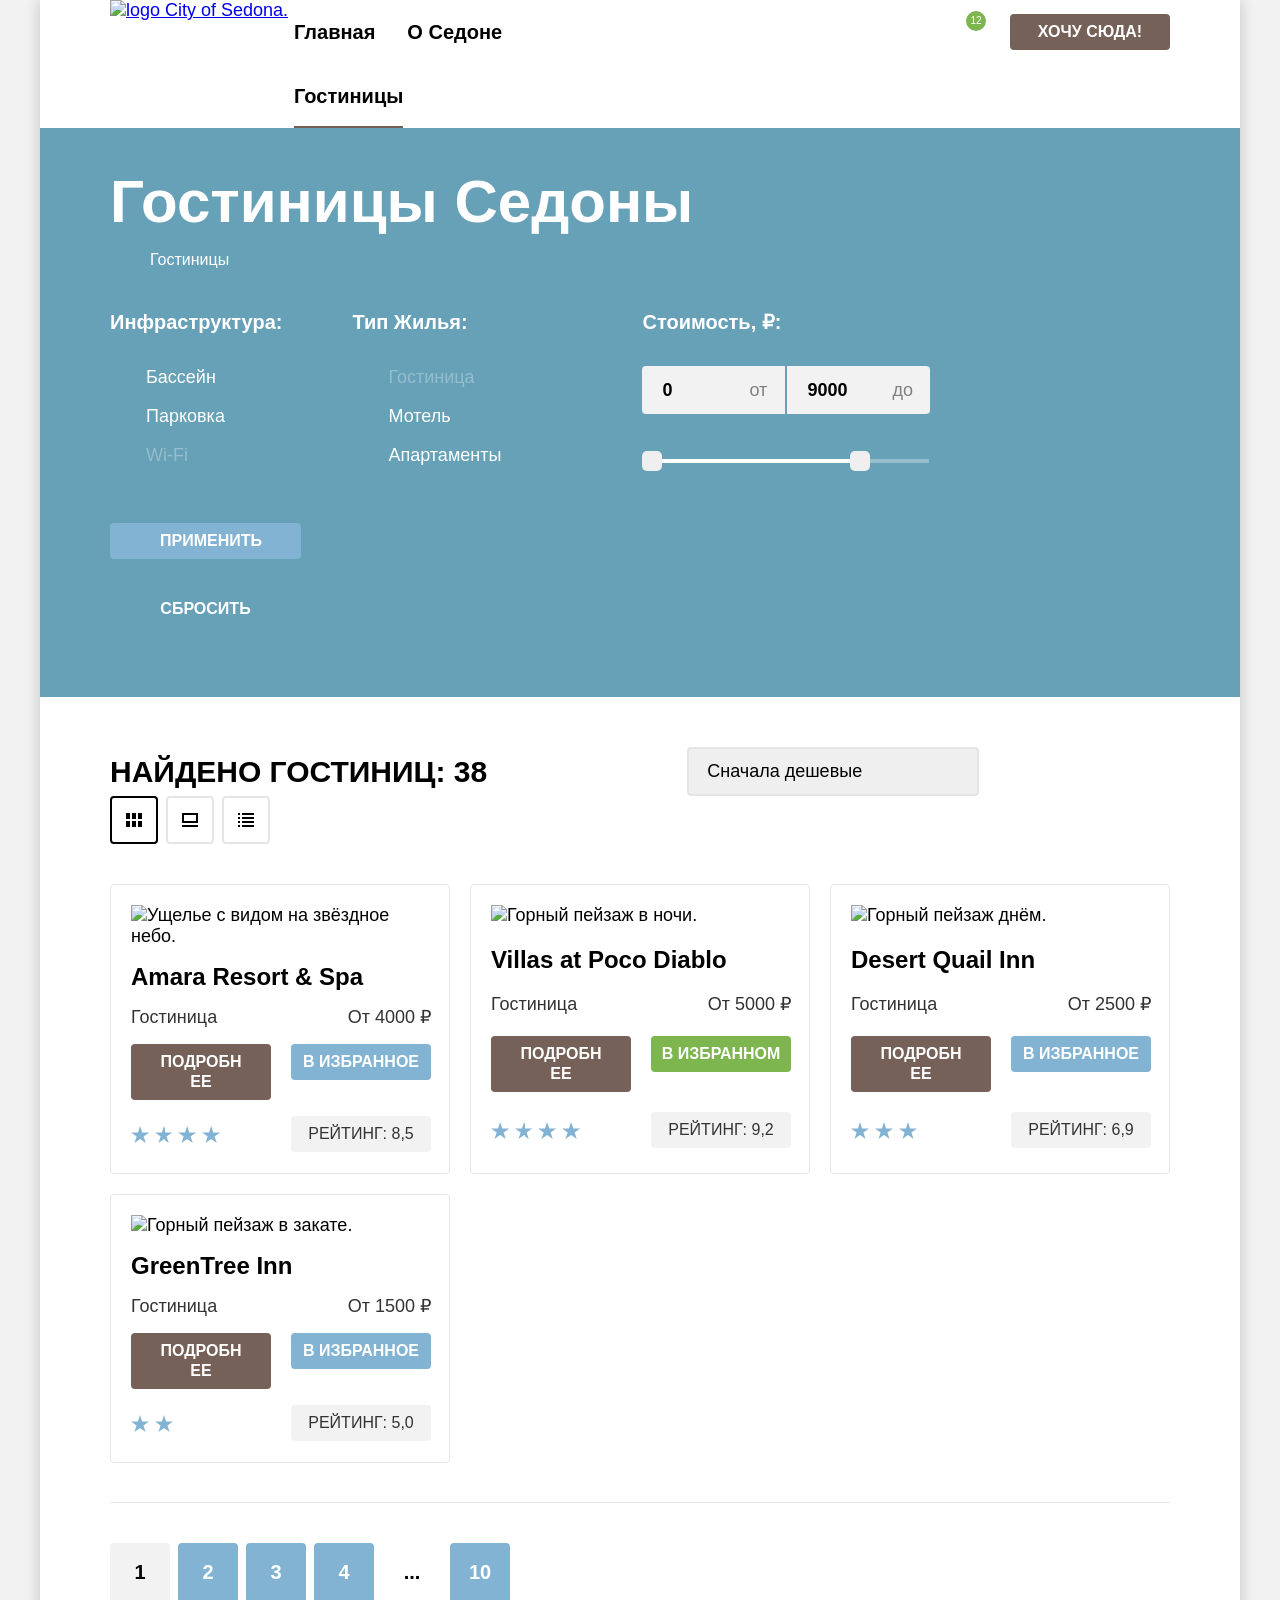
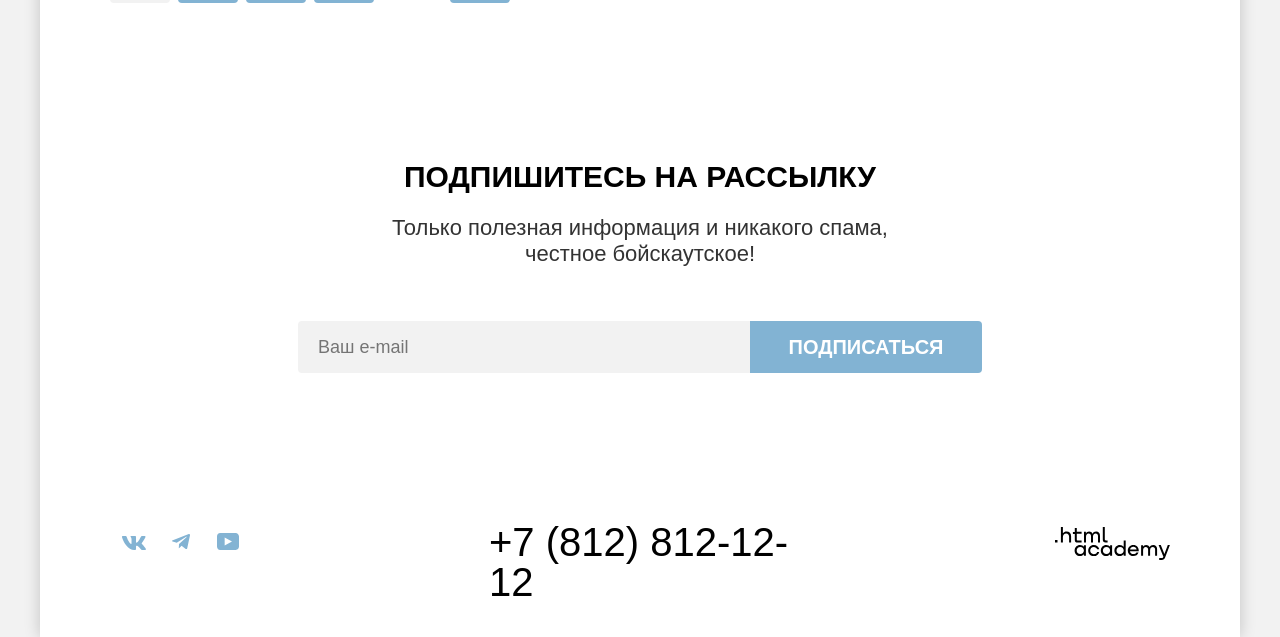
==== commit 523e4614: "9.19. Завершаем вёрстку всех компонентов 9.19. Завершаем вёрстку всех компонентов и исправления" ====
--- a/catalog.html
+++ b/catalog.html
@@ -257,26 +257,40 @@
         <ul class="social-list">
           <li class="social-item">
             <a class="social-link social-link-vk" href="https://vk.com/htmlacademy">
-              <img class="social-icon" width="24px" height="14px" src="./images/icons/vk-icon.svg" alt="Иконка ВК.">
+              <svg class="social-img" xmlns="http://www.w3.org/2000/svg" width="24" height="14" fill="none">
+                <path fill-rule="evenodd"
+                  d="M23.45.948c.166-.546 0-.948-.795-.948H20.03c-.668 0-.976.347-1.143.73 0 0-1.335 3.196-3.226 5.272-.612.602-.89.793-1.224.793-.167 0-.418-.191-.418-.738V.948c0-.656-.184-.948-.74-.948H9.151c-.417 0-.668.304-.668.593 0 .621.946.765 1.043 2.513v3.798c0 .833-.153.984-.487.984-.89 0-3.055-3.211-4.34-6.885C4.45.288 4.198 0 3.527 0H.9C.15 0 0 .347 0 .73c0 .682.89 4.07 4.145 8.551C6.315 12.341 9.37 14 12.153 14c1.669 0 1.875-.368 1.875-1.003v-2.313c0-.737.158-.884.687-.884.39 0 1.057.192 2.615 1.667C19.11 13.216 19.403 14 20.405 14h2.625c.75 0 1.126-.368.91-1.096-.238-.724-1.088-1.775-2.215-3.022-.612-.71-1.53-1.475-1.809-1.858-.389-.491-.278-.71 0-1.147 0 0 3.2-4.426 3.533-5.929z"
+                  clip-rule="evenodd" />
+              </svg>
               <span class="visually-hidden">Логотип Вконтакте</span>
             </a>
           </li>
           <li class="social-item">
             <a class="social-link social-link-tg" href="https://t.me/htmlacademy">
-              <img class="social-icon" width="18px" height="15px" src="./images/icons/tg-icon.svg" alt="Иконка Телеграмм.">
+              <svg class="social-img" xmlns="http://www.w3.org/2000/svg" width="18" height="16" fill="none">
+                <path
+                  d="M16.785.1.84 6.247C-.248 6.685-.24 7.292.64 7.563L4.735 8.84l9.472-5.976c.448-.273.857-.126.52.172L7.054 9.962H7.05h.002l-.283 4.22c.414 0 .597-.19.829-.413l1.988-1.934 4.136 3.055c.762.42 1.31.204 1.5-.706L17.938 1.39c.278-1.114-.425-1.619-1.153-1.29" />
+              </svg>
               <span class="visually-hidden">Логотип Телеграмм</span>
             </a>
           </li>
           <li class="social-item">
             <a class="social-link social-link-youtube" href="https://www.youtube.com/user/htmlacademyru">
-              <img class="social-icon" width="22px" height="17px" src="./images/icons/youtube-icon.svg" alt="Иконка YouTube.">
+              <svg class="social-img" xmlns="http://www.w3.org/2000/svg" width="22" height="17" fill="none">
+                <path
+                  d="M18.607 0H3.174C1.314 0 0 1.594 0 3.4v10.094C0 15.406 1.313 17 3.174 17h15.652C20.468 17 22 15.406 22 13.6V3.4C21.781 1.594 20.468 0 18.607 0M7.662 12.538V4.463L14.995 8.5z" />
+              </svg>
               <span class="visually-hidden">Логотип Ютуб</span>
             </a>
           </li>
         </ul>
         <a class="phone-number" href="tel:+78128121212">+7 (812) 812-12-12</a>
-        <a class="html-academy-logo" href="https://htmlacademy.ru/intensive/htmlcss">
-          <img width="115px" height="33px" src="./images/logo_htmlacademy.png" alt="Иконка HTML Академии.">
+        <a class="html-academy-logo-link" href="https://htmlacademy.ru/intensive/htmlcss">
+          <svg class="html-academy-logo-img" aria-hidden="true" focusable="false" xmlns="http://www.w3.org/2000/svg"
+            width="115" height="33" fill="none">
+            <path
+              d="M0 12.9v2.6h2.5v-2.6zM11.6 4.5c-1.6 0-2.8.7-3.6 1.7h-.1V0h-2v15.5h2v-5.3c0-2.1 1.3-3.6 3.3-3.6 1.8 0 2.9 1.4 2.9 3.2v5.7h2V9.4c.1-3-1.8-4.9-4.5-4.9M26.6 4.8h-4.8V1.1h-2v3.8h-1.9v2h1.9v6c0 1.7 1 2.7 2.7 2.7h4.1v-2h-3.7c-.7 0-1.1-.4-1.1-1.1V6.8h4.8zM41.1 4.6c-1.6 0-2.9.8-3.5 2.1h-.1c-.6-1.2-1.8-2.1-3.4-2.1-1.4 0-2.5.8-3.1 1.8h-.1V4.8H29v10.6h2V10c0-2 1-3.5 2.6-3.5 1.5 0 2.4 1 2.4 2.6v6.3h2V9.8c0-2.4 1.4-3.3 2.6-3.3 1.5 0 2.4 1 2.4 2.6v6.3h2V8.9c.1-2.5-1.4-4.3-3.9-4.3M47.8 12.7c0 1.7 1 2.7 2.8 2.7h2v-2h-1.7c-.7 0-1.1-.4-1.1-1.1V0h-2zM28.9 19.7c-.9-1.1-2.2-1.8-3.9-1.8-3.1 0-5.4 2.3-5.4 5.6s2.3 5.6 5.4 5.6c1.8 0 3-.8 3.8-1.9h.1v1.6h2V18.2h-2zm-3.6 7.4c-2.2 0-3.6-1.6-3.6-3.6s1.4-3.6 3.6-3.6 3.6 1.6 3.6 3.6c0 1.9-1.4 3.6-3.6 3.6M44.2 22c-.5-2.4-2.6-4.1-5.4-4.1-3.4 0-5.6 2.5-5.6 5.6s2.2 5.6 5.6 5.6c2.8 0 4.9-1.8 5.4-4.2h-2.1c-.4 1.3-1.7 2.3-3.3 2.3-2.2 0-3.6-1.6-3.6-3.6s1.4-3.6 3.6-3.6c1.6 0 2.8 1 3.3 2.2h2.1zM55.1 19.7c-.9-1.1-2.2-1.8-3.9-1.8-3.1 0-5.4 2.3-5.4 5.6s2.3 5.6 5.4 5.6c1.8 0 3-.8 3.8-1.9h.1v1.6h2V18.2h-2zm-3.6 7.4c-2.2 0-3.6-1.6-3.6-3.6s1.4-3.6 3.6-3.6 3.6 1.6 3.6 3.6c0 1.9-1.5 3.6-3.6 3.6M68.7 19.8c-.9-1.1-2.2-1.9-3.9-1.9-3.1 0-5.4 2.3-5.4 5.6s2.2 5.6 5.4 5.6c1.7 0 3-.8 3.8-1.8h.1v1.5h2V13.4h-2zm-3.6 7.3c-2.2 0-3.6-1.6-3.6-3.6s1.4-3.6 3.6-3.6 3.6 1.6 3.6 3.6c-.1 2-1.5 3.6-3.6 3.6M78.3 17.9c-3.3 0-5.5 2.5-5.5 5.6 0 3 2.1 5.6 5.5 5.6 2.5 0 4.5-1.3 5.2-3.6h-2.1c-.5 1-1.6 1.6-3 1.6-1.9 0-3.3-1.3-3.4-2.9h8.8c.2-3.6-2-6.3-5.5-6.3m0 1.9c1.7 0 3 1 3.3 2.6h-6.5c.3-1.5 1.5-2.6 3.2-2.6M98.2 17.9c-1.6 0-2.9.8-3.6 2h-.1c-.6-1.2-1.8-2-3.4-2-1.4 0-2.5.7-3.1 1.8v-1.5h-1.9v10.6h2v-5.4c0-2 1-3.4 2.6-3.5 1.5 0 2.4 1 2.4 2.6v6.3h2v-5.6c0-2.4 1.4-3.3 2.6-3.3 1.5 0 2.4 1 2.4 2.6v6.3h2v-6.5c.1-2.6-1.4-4.4-3.9-4.4M109.4 27l-3.6-8.9h-2.2l4.8 11.6c-.3.9-.7 1.2-1.7 1.2h-2.5v2h2.5c1.8 0 2.8-.8 3.5-2.6l4.7-12.2h-2.1z" />
+          </svg>
         </a>
       </footer>
     </div>
--- a/styles/styles.css
+++ b/styles/styles.css
@@ -4,7 +4,13 @@
   margin: 0;
 }
 
-/* Для Firefox */
+*,
+*::before,
+*::after {
+  box-sizing: border-box;
+}
+
+/* Для Firefox убирает стрелочки в input number */
 input[type=number] {
   -moz-appearance: textfield;
 }
@@ -230,6 +236,7 @@
 
 .blue-btn:focus-visible {
   background-color: #68a2ca;
+  outline: none;
 }
 
 .blue-btn:active {
@@ -355,15 +362,18 @@
   width: 400px;
   list-style-type: none;
   background-color: rgba(131, 179, 211, 0.122);
+  overflow-wrap: anywhere;
 }
 
 .reasons-item-textblock {
   display: flex;
   justify-content: center;
   align-items: center;
-  padding: 0 85px;
+  padding: 40px 85px;
   flex-direction: column;
   height: 100%;
+  width: 400px;
+  box-sizing: border-box;
 }
 
 .reasons-item-nowide {
@@ -487,6 +497,9 @@
   align-items: center;
   flex-wrap: wrap;
   max-width: 400px;
+  overflow-wrap: anywhere;
+  padding: 40px 85px;
+  box-sizing: border-box;
 }
 
 .service-item::before {
@@ -524,7 +537,6 @@
 }
 
 .service-item-text {
-  padding: 0 85px;
   color: #333333;
   text-align: center;
   margin: 0;
@@ -1257,6 +1269,22 @@
   padding: 11px 0;
 }
 
+.social-img {
+  fill: #83b3d3;
+}
+
+.social-img:hover {
+  fill: #68a2ca;
+}
+
+.social-img:focus-visible {
+  fill: #68a2ca;
+}
+
+.social-img:active {
+  fill: rgba(104, 163, 202, 0.3);
+}
+
 .phone-number {
   font-size: 40px;
   line-height: 40px;
@@ -1264,6 +1292,7 @@
   color: #000000;
   text-decoration: none;
   margin-right: 235px;
+  width: 331px;
 }
 
 .phone-number:hover {
@@ -1279,10 +1308,25 @@
   color: rgba(117, 97, 87, 0.3);
 }
 
-.html-academy-logo {
+.html-academy-logo-link {
   margin: 5px 0;
 }
 
+.html-academy-logo-img {
+  fill: #000000;
+}
+
+.html-academy-logo-img:hover {
+  fill: #756157;
+}
+
+.html-academy-logo-img:focus-visible {
+  fill: #756157;
+}
+
+.html-academy-logo-img:active {
+  fill: rgba(117, 97, 87, 0.3);
+}
 
 .hotel-rating-star {
   background-image: url(../images/icons/star.svg);
@@ -1295,15 +1339,311 @@
 
 .rating-star-two {
   width: 42px;
-  background-repeat: space repeat-x;
 }
 
 .rating-star-three {
   width: 66px;
-  background-repeat: space repeat-x;
 }
 
 .rating-star-four {
   width: 89px;
-  background-repeat: space repeat-x;
-}
+}
+
+.rating-star-five {
+  width: 107px;
+}
+
+
+
+.popup-wrapper {
+  position: fixed;
+  top: 0;
+  left: 0;
+  display: flex;
+  width: 100%;
+  height: 100%;
+  background-color: rgba(242, 242, 242, 0.8);
+  z-index: 2;
+}
+
+.popup {
+  width: 717px;
+  min-height: 576px;
+  background-color: #ffffff;
+  border-radius: 30px;
+  box-shadow: 0 25px 50px 0 rgba(0, 0, 0, 0.15);
+  padding: 64px 70px;
+  position: relative;
+  margin: auto;
+}
+
+.popup-title {
+  font-size: 30px;
+  line-height: 36px;
+  font-weight: 700;
+  text-transform: uppercase;
+  margin: 0 0 64px 0;
+  text-align: left;
+  padding-right: 30px;
+}
+
+.dates-wrapper {
+  position: relative;
+  display: flex;
+  flex-wrap: wrap;
+  align-items: center;
+  margin-bottom: 23px;
+}
+
+.popup-inputfield-label {
+  display: block;
+  width: 134px;
+  font-size: 20px;
+  line-height: 24px;
+  font-weight: 700;
+}
+
+.date-field {
+  position: relative;
+  width: 440px;
+  height: 48px;
+  padding: 12px 20px;
+  background-color: #f2f2f2;
+  color: rgba(0, 0, 0, 0.6);
+  border: none;
+  border-radius: 4px 0 0 4px;
+  flex-grow: 1;
+  font-size: 18px;
+  line-height: 24px;
+  font-weight: 700;
+  margin-bottom: 4px;
+}
+
+.date-field:not(:placeholder-shown) {
+  color: #000000;
+}
+
+.date-field:hover {
+  background-color: #e6e6e6;
+}
+
+.date-field:focus-visible {
+  box-sizing: border-box;
+  outline: 3px solid #83b3d3;
+  border-radius: 4px;
+  background-color: #e6e6e6;
+}
+
+.calendar-btn {
+  position: absolute;
+  border: none;
+  top: 14px;
+  right: 20px;
+  width: 20px;
+  height: 20px;
+  background-image: url("../images/icons/calendar-icon.svg");
+  background-repeat: no-repeat;
+  background-size: 16px 15px;
+  background-position: center;
+  padding: 0;
+  opacity: 0.3;
+  cursor: pointer;
+}
+
+.calendar-btn:hover {
+  opacity: 0.6;
+}
+
+.calendar-btn:focus-visible {
+  opacity: 0.6;
+  outline: none;
+}
+
+.calendar-btn:active {
+  opacity: 0.2;
+}
+
+.date-comment {
+  display: none;
+  font-size: 16px;
+  line-height: 21px;
+  font-weight: 400;
+  color: #333333;
+  margin: 0;
+  width: 576px;
+  padding: 0 20px;
+  padding-left: 157px;
+  flex-grow: 1;
+  word-wrap: break-word;
+}
+
+.date-comment--visible {
+  display: block;
+}
+
+.date-comment-alarm {
+  color: #ff5757;
+}
+
+.person-ages-wrapper {
+  display: flex;
+  margin-bottom: 48px;
+}
+
+.person-ages {
+  display: flex;
+  position: relative;
+  align-items: center;
+}
+
+.person-ages:not(:last-child) {
+  margin-right: 88px;
+}
+
+.age-field {
+  width: 110px;
+  height: 48px;
+  background-color: #f2f2f2;
+  border: none;
+  border-radius: 4px;
+  text-align: center;
+  padding: 10px 40px;
+  font-size: 18px;
+  line-height: 20px;
+  font-weight: 700;
+}
+
+.age-field:hover {
+  background-color: #e6e6e6;
+}
+
+.age-field:focus-visible {
+  box-sizing: border-box;
+  outline: 3px solid #83b3d3;
+  border-radius: 4px;
+  background-color: #e6e6e6;
+}
+
+.tooltip {
+  position: absolute;
+  width: 26px;
+  height: 26px;
+  border: none;
+  border-radius: 15px;
+  background-color: #83b3d3;
+  left: 59px;
+  background-image: url("../images/icons/i-icon.svg");
+  background-repeat: no-repeat;
+  background-position: center;
+  background-size: 2px 12px;
+}
+
+.tooltip::after {
+  width: 256px;
+  content: attr(data-tooltip);
+  position: absolute;
+  top: 42px;
+  left: 50%;
+  transform: translateX(-50%);
+  background-color: #333333;
+  color: #ffffff;
+  padding: 15px 18px 18px 22px;
+  border-radius: 10px;
+  visibility: hidden;
+  pointer-events: none;
+  font-size: 16px;
+  line-height: 20px;
+  font-weight: 400;
+  text-align: left;
+}
+
+.tooltip::before {
+  visibility: hidden;
+  position: absolute;
+  content: "";
+  top: 33px;
+  left: 50%;
+  transform: translateX(-50%);
+  width: 0;
+  height: 0;
+  border-left: 9.5px solid transparent;
+  border-right: 9.5px solid transparent;
+  border-bottom: 9px solid #333;
+}
+
+.tooltip:focus {
+  outline: none;
+}
+
+.tooltip:hover::after,
+.tooltip:hover::before,
+.tooltip:focus-visible::after,
+.tooltip:focus-visible::before {
+  opacity: 1;
+  visibility: visible;
+}
+
+.people-count-btn {
+  content: "";
+  position: absolute;
+  border: none;
+  border-radius: 3px;
+  width: 20px;
+  height: 20px;
+  background-position: center;
+  background-repeat: no-repeat;
+  opacity: 0.3;
+  cursor: pointer;
+}
+
+.people-count-btn:hover {
+  opacity: 1;
+}
+
+.people-count-btn:focus-visible {
+  opacity: 1;
+  outline: #82b3d3 solid 3px;
+}
+
+.people-count-btn:active {
+  opacity: 0.3;
+}
+
+.people-count-btn--minus {
+  left: 147px;
+  background-image: url("../images/icons/minus-icon.svg");
+}
+
+.people-count-btn--plus {
+  left: 212px;
+  background-image: url("../images/icons/plus-icon.svg");
+}
+
+.popup-search-btn {
+  display: block;
+  padding: 8px 50px;
+  font-size: 20px;
+  line-height: 24px;
+  font-weight: 700;
+  text-transform: uppercase;
+  border: none;
+  border-radius: 4px;
+  cursor: pointer;
+  width: 100%;
+  height: 60px;
+}
+
+.close-popup-btn {
+  position: absolute;
+  top: 64px;
+  right: 52px;
+  width: 52px;
+  height: 52px;
+  border: none;
+  border-radius: 100px;
+  background-color: #f2f2f2;
+  background-image: url(../images/icons/close-svg.svg);
+  background-position: center;
+  background-repeat: no-repeat;
+  cursor: pointer;
+}
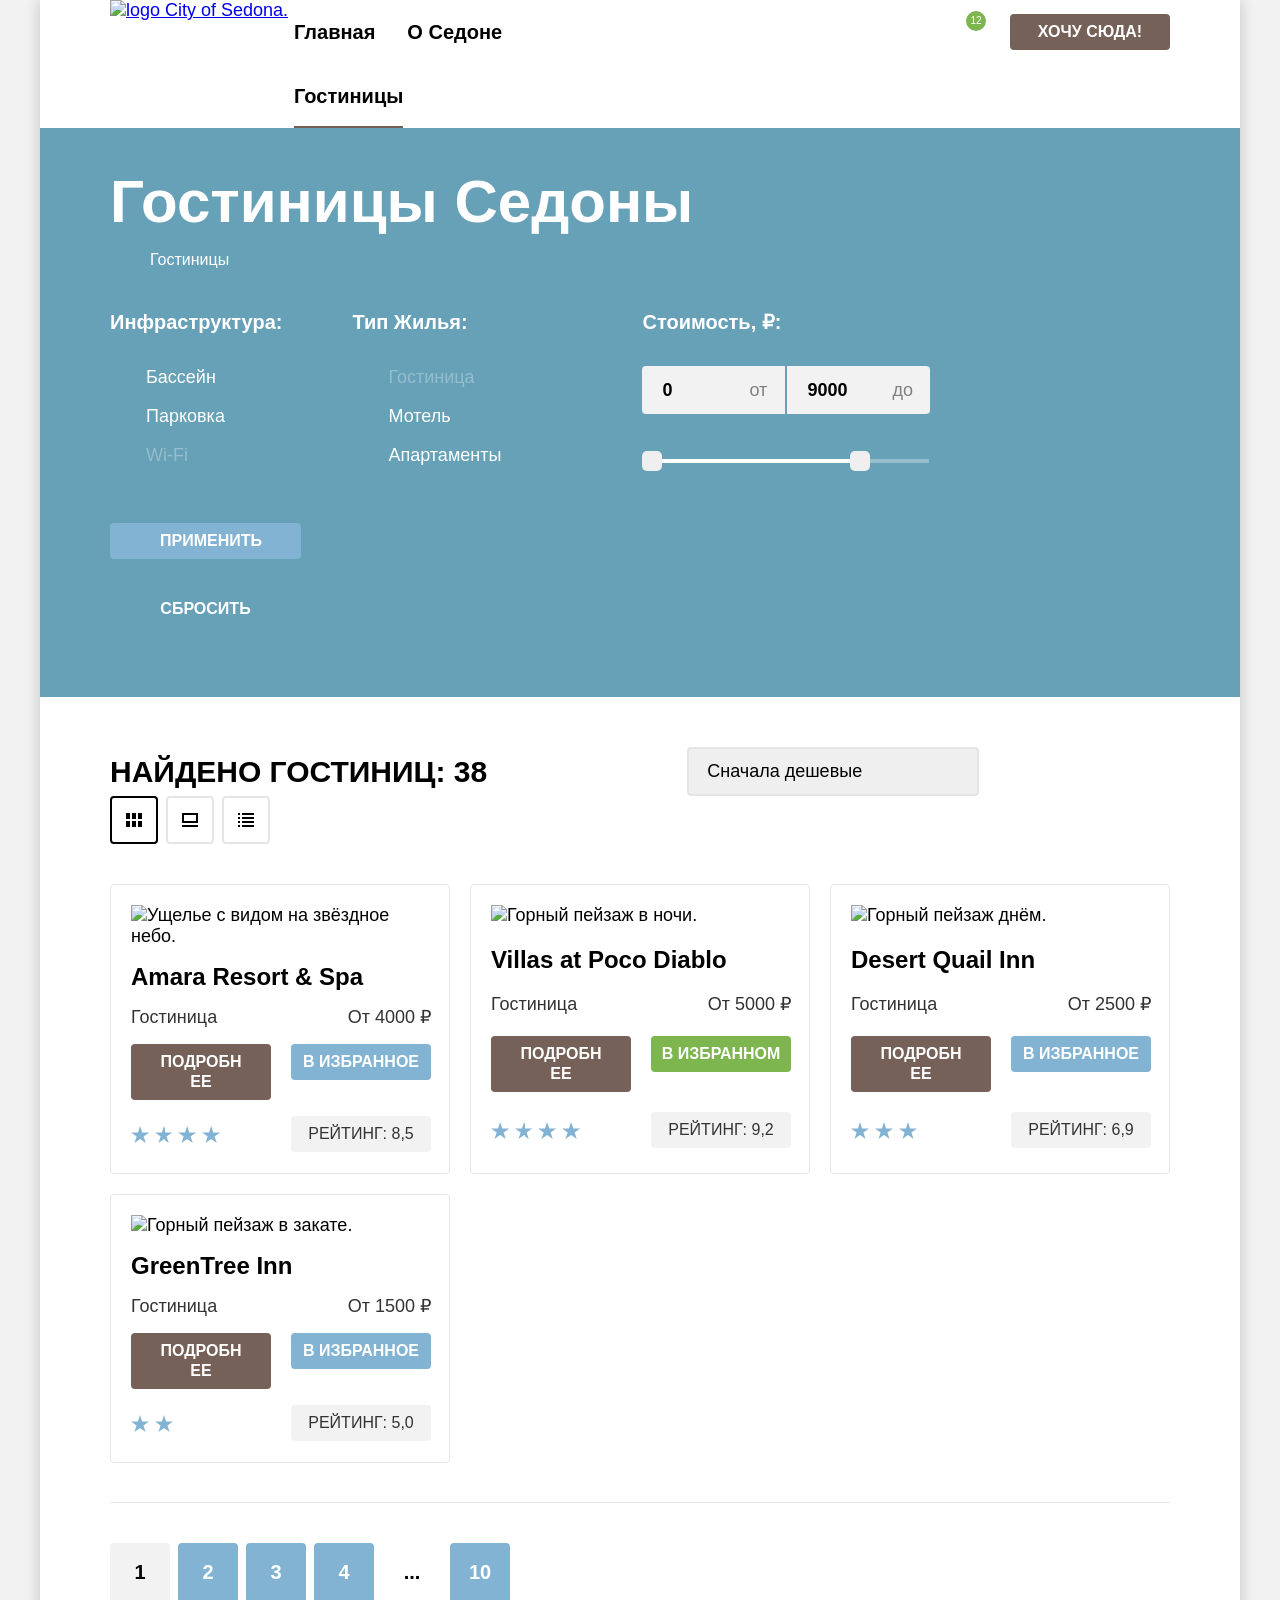
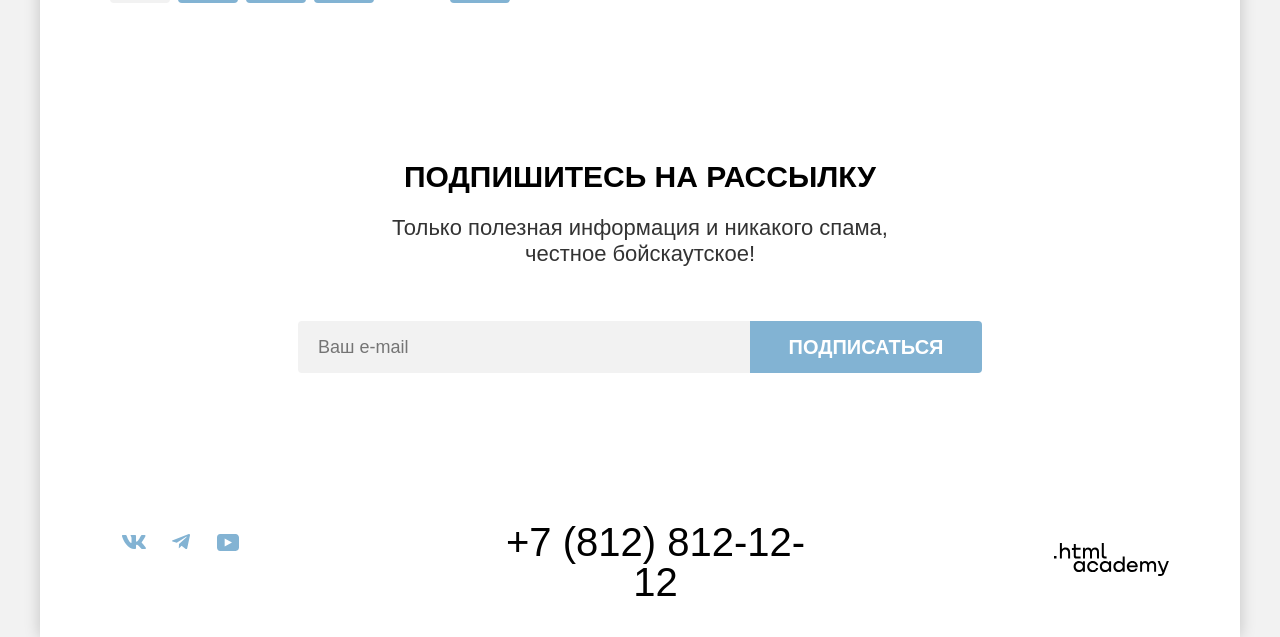
==== commit 2838e9f9: "Подготовка к защите" ====
--- a/catalog.html
+++ b/catalog.html
@@ -256,7 +256,7 @@
       <footer class="page-footer">
         <ul class="social-list">
           <li class="social-item">
-            <a class="social-link social-link-vk" href="https://vk.com/htmlacademy">
+            <a class="social-link" href="https://vk.com/htmlacademy">
               <svg class="social-img" xmlns="http://www.w3.org/2000/svg" width="24" height="14" fill="none">
                 <path fill-rule="evenodd"
                   d="M23.45.948c.166-.546 0-.948-.795-.948H20.03c-.668 0-.976.347-1.143.73 0 0-1.335 3.196-3.226 5.272-.612.602-.89.793-1.224.793-.167 0-.418-.191-.418-.738V.948c0-.656-.184-.948-.74-.948H9.151c-.417 0-.668.304-.668.593 0 .621.946.765 1.043 2.513v3.798c0 .833-.153.984-.487.984-.89 0-3.055-3.211-4.34-6.885C4.45.288 4.198 0 3.527 0H.9C.15 0 0 .347 0 .73c0 .682.89 4.07 4.145 8.551C6.315 12.341 9.37 14 12.153 14c1.669 0 1.875-.368 1.875-1.003v-2.313c0-.737.158-.884.687-.884.39 0 1.057.192 2.615 1.667C19.11 13.216 19.403 14 20.405 14h2.625c.75 0 1.126-.368.91-1.096-.238-.724-1.088-1.775-2.215-3.022-.612-.71-1.53-1.475-1.809-1.858-.389-.491-.278-.71 0-1.147 0 0 3.2-4.426 3.533-5.929z"
@@ -266,7 +266,7 @@
             </a>
           </li>
           <li class="social-item">
-            <a class="social-link social-link-tg" href="https://t.me/htmlacademy">
+            <a class="social-link" href="https://t.me/htmlacademy">
               <svg class="social-img" xmlns="http://www.w3.org/2000/svg" width="18" height="16" fill="none">
                 <path
                   d="M16.785.1.84 6.247C-.248 6.685-.24 7.292.64 7.563L4.735 8.84l9.472-5.976c.448-.273.857-.126.52.172L7.054 9.962H7.05h.002l-.283 4.22c.414 0 .597-.19.829-.413l1.988-1.934 4.136 3.055c.762.42 1.31.204 1.5-.706L17.938 1.39c.278-1.114-.425-1.619-1.153-1.29" />
@@ -275,7 +275,7 @@
             </a>
           </li>
           <li class="social-item">
-            <a class="social-link social-link-youtube" href="https://www.youtube.com/user/htmlacademyru">
+            <a class="social-link" href="https://www.youtube.com/user/htmlacademyru">
               <svg class="social-img" xmlns="http://www.w3.org/2000/svg" width="22" height="17" fill="none">
                 <path
                   d="M18.607 0H3.174C1.314 0 0 1.594 0 3.4v10.094C0 15.406 1.313 17 3.174 17h15.652C20.468 17 22 15.406 22 13.6V3.4C21.781 1.594 20.468 0 18.607 0M7.662 12.538V4.463L14.995 8.5z" />
@@ -284,14 +284,19 @@
             </a>
           </li>
         </ul>
-        <a class="phone-number" href="tel:+78128121212">+7 (812) 812-12-12</a>
-        <a class="html-academy-logo-link" href="https://htmlacademy.ru/intensive/htmlcss">
-          <svg class="html-academy-logo-img" aria-hidden="true" focusable="false" xmlns="http://www.w3.org/2000/svg"
-            width="115" height="33" fill="none">
-            <path
-              d="M0 12.9v2.6h2.5v-2.6zM11.6 4.5c-1.6 0-2.8.7-3.6 1.7h-.1V0h-2v15.5h2v-5.3c0-2.1 1.3-3.6 3.3-3.6 1.8 0 2.9 1.4 2.9 3.2v5.7h2V9.4c.1-3-1.8-4.9-4.5-4.9M26.6 4.8h-4.8V1.1h-2v3.8h-1.9v2h1.9v6c0 1.7 1 2.7 2.7 2.7h4.1v-2h-3.7c-.7 0-1.1-.4-1.1-1.1V6.8h4.8zM41.1 4.6c-1.6 0-2.9.8-3.5 2.1h-.1c-.6-1.2-1.8-2.1-3.4-2.1-1.4 0-2.5.8-3.1 1.8h-.1V4.8H29v10.6h2V10c0-2 1-3.5 2.6-3.5 1.5 0 2.4 1 2.4 2.6v6.3h2V9.8c0-2.4 1.4-3.3 2.6-3.3 1.5 0 2.4 1 2.4 2.6v6.3h2V8.9c.1-2.5-1.4-4.3-3.9-4.3M47.8 12.7c0 1.7 1 2.7 2.8 2.7h2v-2h-1.7c-.7 0-1.1-.4-1.1-1.1V0h-2zM28.9 19.7c-.9-1.1-2.2-1.8-3.9-1.8-3.1 0-5.4 2.3-5.4 5.6s2.3 5.6 5.4 5.6c1.8 0 3-.8 3.8-1.9h.1v1.6h2V18.2h-2zm-3.6 7.4c-2.2 0-3.6-1.6-3.6-3.6s1.4-3.6 3.6-3.6 3.6 1.6 3.6 3.6c0 1.9-1.4 3.6-3.6 3.6M44.2 22c-.5-2.4-2.6-4.1-5.4-4.1-3.4 0-5.6 2.5-5.6 5.6s2.2 5.6 5.6 5.6c2.8 0 4.9-1.8 5.4-4.2h-2.1c-.4 1.3-1.7 2.3-3.3 2.3-2.2 0-3.6-1.6-3.6-3.6s1.4-3.6 3.6-3.6c1.6 0 2.8 1 3.3 2.2h2.1zM55.1 19.7c-.9-1.1-2.2-1.8-3.9-1.8-3.1 0-5.4 2.3-5.4 5.6s2.3 5.6 5.4 5.6c1.8 0 3-.8 3.8-1.9h.1v1.6h2V18.2h-2zm-3.6 7.4c-2.2 0-3.6-1.6-3.6-3.6s1.4-3.6 3.6-3.6 3.6 1.6 3.6 3.6c0 1.9-1.5 3.6-3.6 3.6M68.7 19.8c-.9-1.1-2.2-1.9-3.9-1.9-3.1 0-5.4 2.3-5.4 5.6s2.2 5.6 5.4 5.6c1.7 0 3-.8 3.8-1.8h.1v1.5h2V13.4h-2zm-3.6 7.3c-2.2 0-3.6-1.6-3.6-3.6s1.4-3.6 3.6-3.6 3.6 1.6 3.6 3.6c-.1 2-1.5 3.6-3.6 3.6M78.3 17.9c-3.3 0-5.5 2.5-5.5 5.6 0 3 2.1 5.6 5.5 5.6 2.5 0 4.5-1.3 5.2-3.6h-2.1c-.5 1-1.6 1.6-3 1.6-1.9 0-3.3-1.3-3.4-2.9h8.8c.2-3.6-2-6.3-5.5-6.3m0 1.9c1.7 0 3 1 3.3 2.6h-6.5c.3-1.5 1.5-2.6 3.2-2.6M98.2 17.9c-1.6 0-2.9.8-3.6 2h-.1c-.6-1.2-1.8-2-3.4-2-1.4 0-2.5.7-3.1 1.8v-1.5h-1.9v10.6h2v-5.4c0-2 1-3.4 2.6-3.5 1.5 0 2.4 1 2.4 2.6v6.3h2v-5.6c0-2.4 1.4-3.3 2.6-3.3 1.5 0 2.4 1 2.4 2.6v6.3h2v-6.5c.1-2.6-1.4-4.4-3.9-4.4M109.4 27l-3.6-8.9h-2.2l4.8 11.6c-.3.9-.7 1.2-1.7 1.2h-2.5v2h2.5c1.8 0 2.8-.8 3.5-2.6l4.7-12.2h-2.1z" />
-          </svg>
-        </a>
+        <div class="footer-phonenumbers">
+          <a class="phone-number" href="tel:+78128121212">+7 (812) 812-12-12</a>
+        </div>
+        <div class="footer-logos">
+          <a class="html-academy-logo-link" href="https://htmlacademy.ru/intensive/htmlcss">
+            <svg class="html-academy-logo-img" aria-hidden="true" focusable="false" xmlns="http://www.w3.org/2000/svg"
+              width="115" height="33" fill="none">
+              <path
+                d="M0 12.9v2.6h2.5v-2.6zM11.6 4.5c-1.6 0-2.8.7-3.6 1.7h-.1V0h-2v15.5h2v-5.3c0-2.1 1.3-3.6 3.3-3.6 1.8 0 2.9 1.4 2.9 3.2v5.7h2V9.4c.1-3-1.8-4.9-4.5-4.9M26.6 4.8h-4.8V1.1h-2v3.8h-1.9v2h1.9v6c0 1.7 1 2.7 2.7 2.7h4.1v-2h-3.7c-.7 0-1.1-.4-1.1-1.1V6.8h4.8zM41.1 4.6c-1.6 0-2.9.8-3.5 2.1h-.1c-.6-1.2-1.8-2.1-3.4-2.1-1.4 0-2.5.8-3.1 1.8h-.1V4.8H29v10.6h2V10c0-2 1-3.5 2.6-3.5 1.5 0 2.4 1 2.4 2.6v6.3h2V9.8c0-2.4 1.4-3.3 2.6-3.3 1.5 0 2.4 1 2.4 2.6v6.3h2V8.9c.1-2.5-1.4-4.3-3.9-4.3M47.8 12.7c0 1.7 1 2.7 2.8 2.7h2v-2h-1.7c-.7 0-1.1-.4-1.1-1.1V0h-2zM28.9 19.7c-.9-1.1-2.2-1.8-3.9-1.8-3.1 0-5.4 2.3-5.4 5.6s2.3 5.6 5.4 5.6c1.8 0 3-.8 3.8-1.9h.1v1.6h2V18.2h-2zm-3.6 7.4c-2.2 0-3.6-1.6-3.6-3.6s1.4-3.6 3.6-3.6 3.6 1.6 3.6 3.6c0 1.9-1.4 3.6-3.6 3.6M44.2 22c-.5-2.4-2.6-4.1-5.4-4.1-3.4 0-5.6 2.5-5.6 5.6s2.2 5.6 5.6 5.6c2.8 0 4.9-1.8 5.4-4.2h-2.1c-.4 1.3-1.7 2.3-3.3 2.3-2.2 0-3.6-1.6-3.6-3.6s1.4-3.6 3.6-3.6c1.6 0 2.8 1 3.3 2.2h2.1zM55.1 19.7c-.9-1.1-2.2-1.8-3.9-1.8-3.1 0-5.4 2.3-5.4 5.6s2.3 5.6 5.4 5.6c1.8 0 3-.8 3.8-1.9h.1v1.6h2V18.2h-2zm-3.6 7.4c-2.2 0-3.6-1.6-3.6-3.6s1.4-3.6 3.6-3.6 3.6 1.6 3.6 3.6c0 1.9-1.5 3.6-3.6 3.6M68.7 19.8c-.9-1.1-2.2-1.9-3.9-1.9-3.1 0-5.4 2.3-5.4 5.6s2.2 5.6 5.4 5.6c1.7 0 3-.8 3.8-1.8h.1v1.5h2V13.4h-2zm-3.6 7.3c-2.2 0-3.6-1.6-3.6-3.6s1.4-3.6 3.6-3.6 3.6 1.6 3.6 3.6c-.1 2-1.5 3.6-3.6 3.6M78.3 17.9c-3.3 0-5.5 2.5-5.5 5.6 0 3 2.1 5.6 5.5 5.6 2.5 0 4.5-1.3 5.2-3.6h-2.1c-.5 1-1.6 1.6-3 1.6-1.9 0-3.3-1.3-3.4-2.9h8.8c.2-3.6-2-6.3-5.5-6.3m0 1.9c1.7 0 3 1 3.3 2.6h-6.5c.3-1.5 1.5-2.6 3.2-2.6M98.2 17.9c-1.6 0-2.9.8-3.6 2h-.1c-.6-1.2-1.8-2-3.4-2-1.4 0-2.5.7-3.1 1.8v-1.5h-1.9v10.6h2v-5.4c0-2 1-3.4 2.6-3.5 1.5 0 2.4 1 2.4 2.6v6.3h2v-5.6c0-2.4 1.4-3.3 2.6-3.3 1.5 0 2.4 1 2.4 2.6v6.3h2v-6.5c.1-2.6-1.4-4.4-3.9-4.4M109.4 27l-3.6-8.9h-2.2l4.8 11.6c-.3.9-.7 1.2-1.7 1.2h-2.5v2h2.5c1.8 0 2.8-.8 3.5-2.6l4.7-12.2h-2.1z" />
+            </svg>
+            <span class="visually-hidden">Логотип HTML-Academy</span>
+          </a>
+        </div>
       </footer>
     </div>
 
--- a/styles/styles.css
+++ b/styles/styles.css
@@ -39,7 +39,16 @@
 }
 
 .visually-hidden {
-  display: none;
+  position: absolute;
+  width: 1px;
+  height: 1px;
+  margin: -1px;
+  border: 0;
+  padding: 0;
+  white-space: nowrap;
+  clip-path: inset(100%);
+  clip: rect(0 0 0 0);
+  overflow: hidden;
 }
 
 html {
@@ -1246,30 +1255,21 @@
 }
 
 .social-item {
+  display: flex;
+  align-items: center;
+  justify-content: center;
   width: 47px;
   height: 40px;
 }
 
 .social-link {
-  display: block;
   background-repeat: no-repeat;
   background-position: center;
   text-align: center;
 }
 
-.social-link-vk {
-  padding: 12px 0;
-}
-
-.social-link-tg {
-  padding: 12px 0;
-}
-
-.social-link-youtube {
-  padding: 11px 0;
-}
-
 .social-img {
+  display: block;
   fill: #83b3d3;
 }
 
@@ -1291,8 +1291,6 @@
   font-weight: 400;
   color: #000000;
   text-decoration: none;
-  margin-right: 235px;
-  width: 331px;
 }
 
 .phone-number:hover {
@@ -1647,3 +1645,24 @@
   background-repeat: no-repeat;
   cursor: pointer;
 }
+
+.popup-wrapper-closed {
+  display: none;
+}
+
+.footer-logos {
+  display: flex;
+  flex-direction: column;
+  gap: 24px;
+  justify-content: center;
+}
+
+.footer-phonenumbers {
+  display: flex;
+  flex-direction: column;
+  gap: 8px;
+  align-items: center;
+  text-align: center;
+  margin-right: 232px;
+  width: 333px;
+}
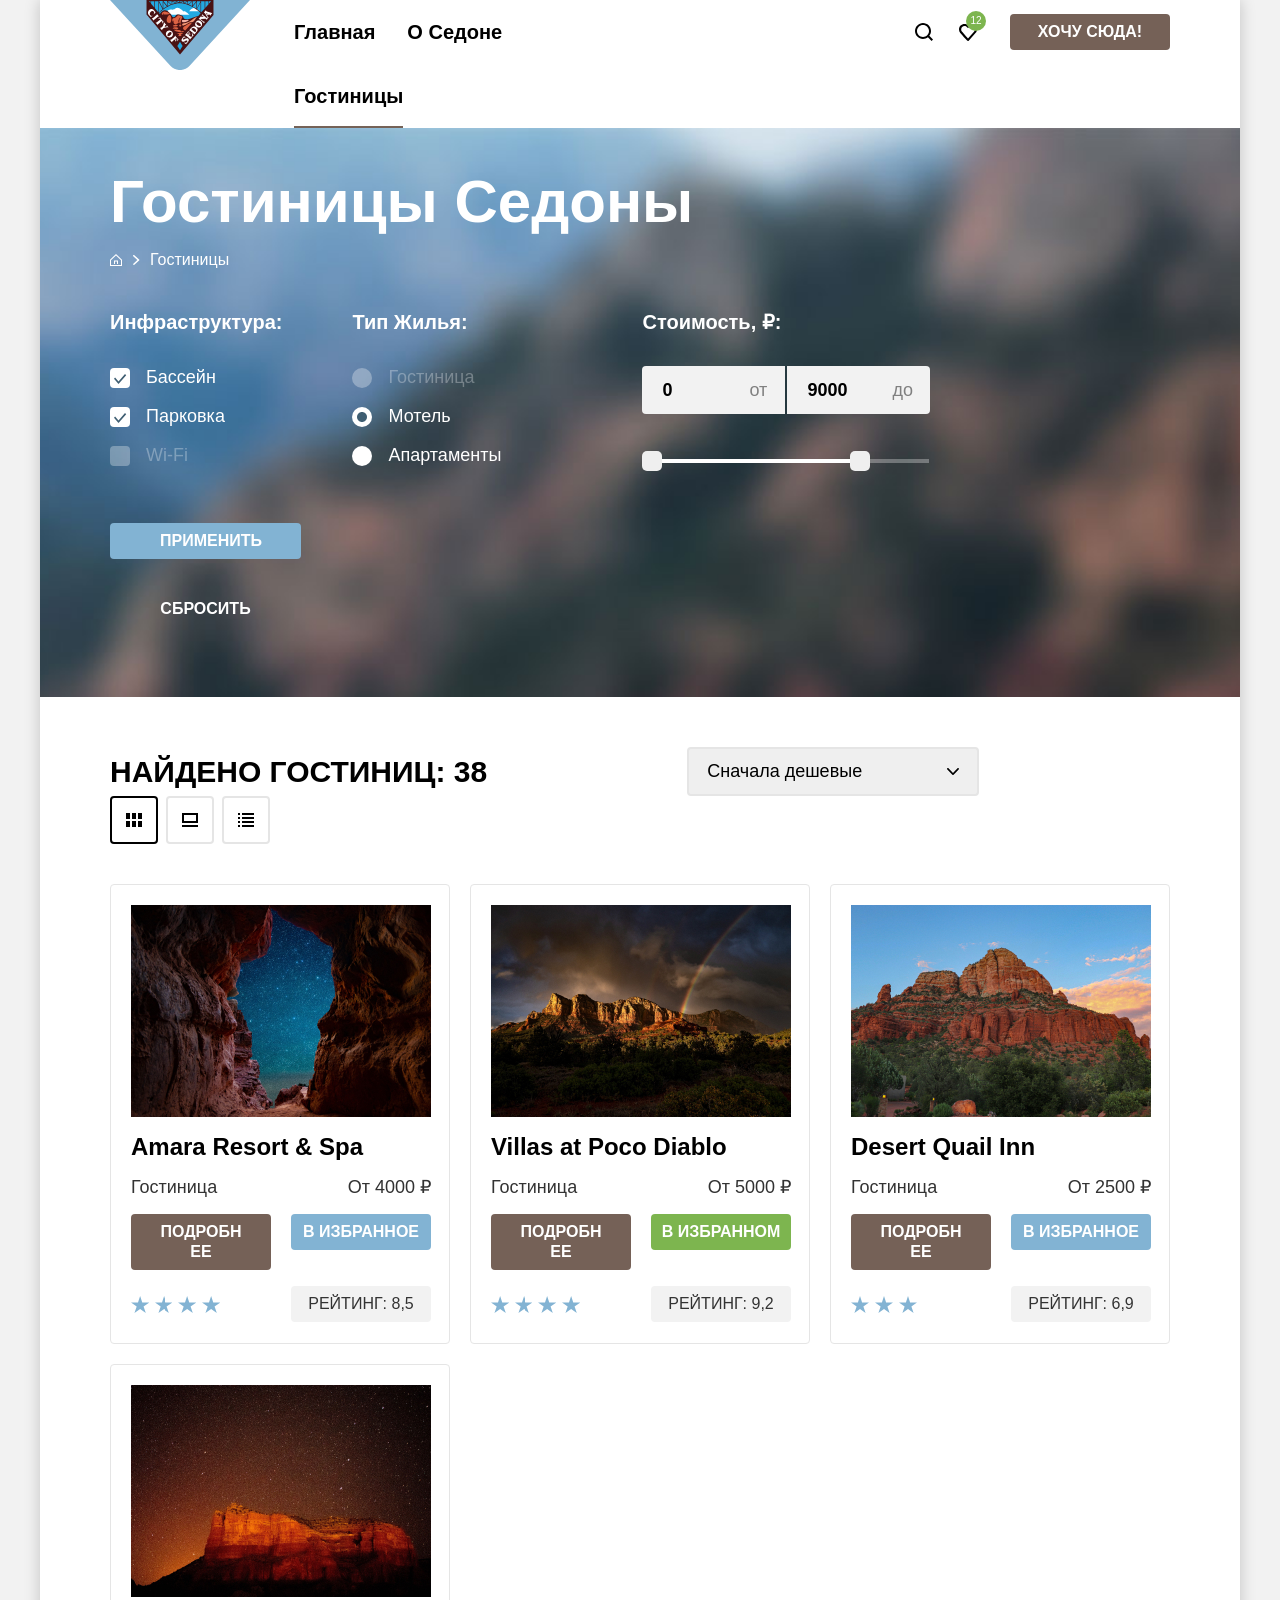
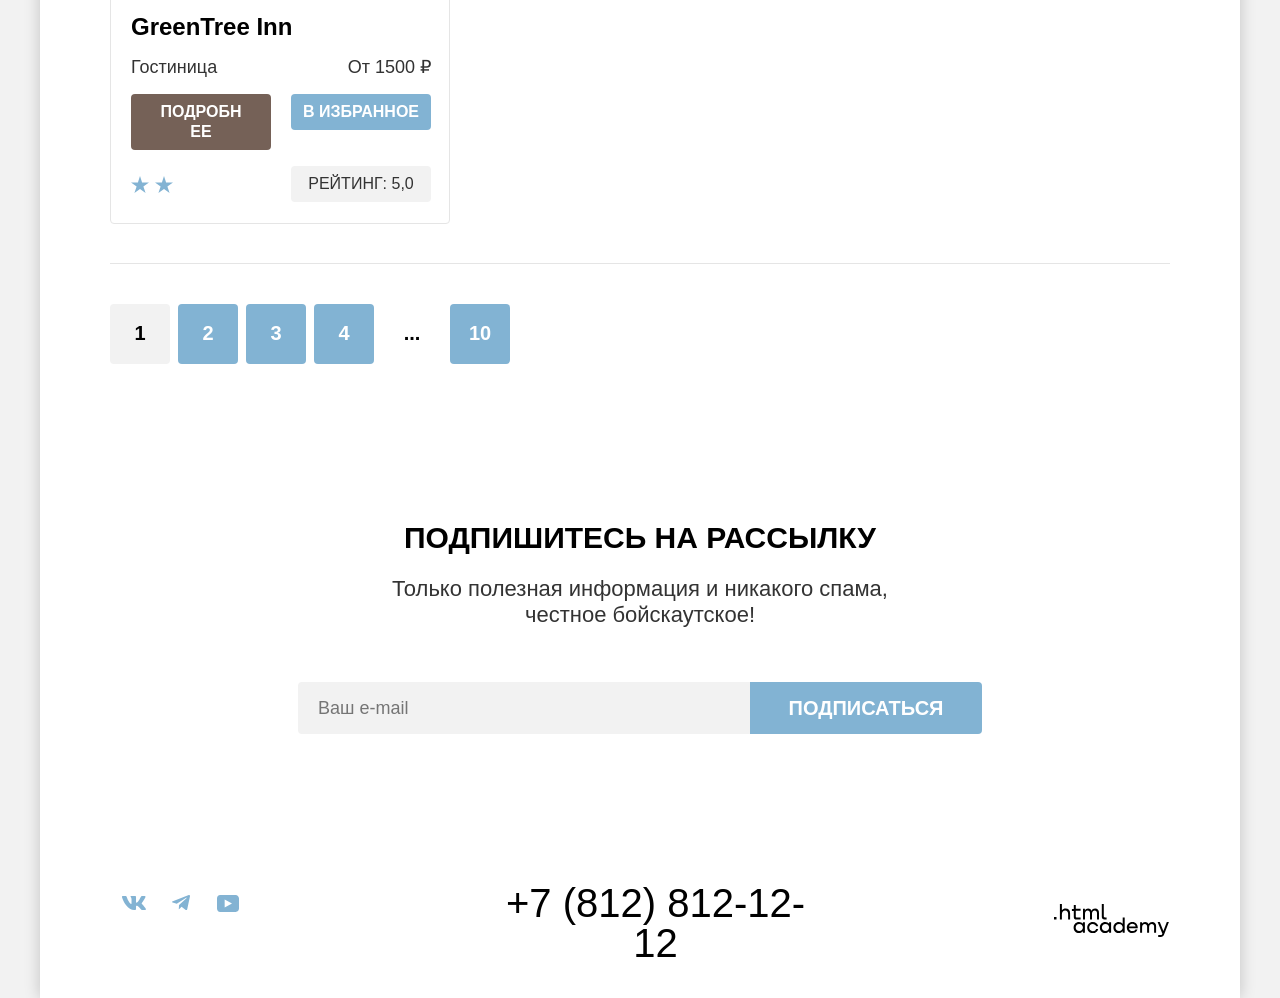
==== commit 4dc68905: "Внёс правки перед защитой" ====
--- a/catalog.html
+++ b/catalog.html
@@ -10,7 +10,7 @@
 
   <body>
     <div class="site-wrapper">
-      <header class="page-header">
+      <header class="page-header" data-test="header">
         <nav class="navigation">
           <a class="nav-link-logo" href="index.html">
             <img src="images/logo.svg" width="140" height="70" alt="logo City of Sedona.">
@@ -45,7 +45,7 @@
         </nav>
       </header>
 
-      <main class="page-main">
+      <main class="page-main" data-test="main">
         <section class="catalog-header">
           <h1 class="catalog-header-title">Гостиницы Седоны</h1>
           <ul class="breadcrumbs-list">
@@ -58,8 +58,7 @@
               <a class="breadcrumbs-link"><span>Гостиницы</span></a>
             </li>
           </ul>
-
-          <section class="catalog-filter">
+          <section class="catalog-filter"  data-test="filter">
             <h2 class="visually-hidden">Фильтры для поиска гостиниц</h2>
             <form class="catalog-filter" action="https://echo.htmlacademy.ru/" method="get">
               <fieldset class="catalog-filter-group filter-infrastructure">
@@ -123,10 +122,10 @@
           </section>
         </section>
 
-        <section class="searched-products">
+        <section class="searched-products" data-test="catalog">
           <div class="searched-control-wrapper">
             <h2 class="searched-products-title">Найдено гостиниц: 38</h2>
-            <select class="select-control" aria-label="Сортировка">
+            <select class="select-control" aria-label="Сортировка" id="price-sort" name="price-sort">
               <option value="cheap">Сначала дешевые</option>
               <option value="cheap">Сначала дорогие</option>
             </select>
@@ -243,17 +242,17 @@
           </ul>
         </section>
 
-        <section class="subscribe catalog">
+        <section class="subscribe catalog" data-test="subscribe">
           <h2 class="subscribe-title">Подпишитесь на рассылку</h2>
           <p class="subscribe-text">Только полезная информация и никакого спама,<br> честное бойскаутское!</p>
           <form class="subscribe-form" action="https://echo.htmlacademy.ru/" method="post">
-            <input class="subscribe-input" type="email" name="email" id="email" placeholder="Ваш e-mail" required>
+            <input class="subscribe-input" type="email" name="email" id="email" placeholder="Ваш e-mail" autocomplete="email" required>
             <button class="subscribe-button blue-btn" type="submit">Подписаться</button>
           </form>
         </section>
       </main>
 
-      <footer class="page-footer">
+      <footer class="page-footer" data-test="footer">
         <ul class="social-list">
           <li class="social-item">
             <a class="social-link" href="https://vk.com/htmlacademy">
--- a/styles/styles.css
+++ b/styles/styles.css
@@ -1,20 +1,9 @@
-input::-webkit-outer-spin-button,
-input::-webkit-inner-spin-button {
-  -webkit-appearance: none;
-  margin: 0;
-}
-
 *,
 *::before,
 *::after {
   box-sizing: border-box;
 }
 
-/* Для Firefox убирает стрелочки в input number */
-input[type=number] {
-  -moz-appearance: textfield;
-}
-
 @font-face {
   font-family: "PT Sans";
   font-style: normal;
@@ -29,13 +18,6 @@
   font-weight: 700;
   src: url("../fonts/ptsans-700.woff2") format("woff2");
   font-display: swap;
-}
-
-input,
-textarea,
-select,
-button {
-  font-family: "PT Sans", sans-serif;
 }
 
 .visually-hidden {
@@ -314,7 +296,7 @@
   flex-grow: 1;
 }
 
-.index-header {
+.hero {
   padding: 51px 371px 78px 371px;
   background-color: #197ad4;
   background-image: url(../images/vector.svg), url(../images/index-background.jpg);
@@ -325,7 +307,7 @@
   box-sizing: border-box;
 }
 
-.index-header-img {
+.hero-img {
   display: block;
   margin-left: auto;
   margin-right: auto;
@@ -622,6 +604,7 @@
   border: none;
   border-radius: 4px 0 0 4px;
   flex-grow: 1;
+  font-family: "PT Sans", sans-serif;
   font-size: 18px;
   line-height: 24px;
   font-weight: 400;
@@ -632,6 +615,7 @@
   padding: 8px 0;
   width: 232px;
   border: none;
+  font-family: "PT Sans", sans-serif;
   font-size: 20px;
   border-radius: 0 4px 4px 0;
   line-height: 36px;
@@ -735,6 +719,7 @@
 
 .catalog-filter-buttons {
   display: flex;
+  font-family: "PT Sans", sans-serif;
   flex-direction: column;
   gap: 32px;
   padding-top: 56px;
@@ -743,6 +728,7 @@
 .catalog-filter-button {
   display: block;
   padding: 8px 50px;
+  font-family: "PT Sans", sans-serif;
   font-size: 16px;
   line-height: 20px;
   font-weight: 700;
@@ -759,6 +745,7 @@
   border: none;
   font-size: 16px;
   line-height: 20px;
+  font-family: "PT Sans", sans-serif;
   font-weight: 700;
   text-transform: uppercase;
   cursor: pointer;
@@ -820,6 +807,7 @@
   background-color: #f2f2f2;
   color: #000000;
   border: none;
+  font-family: "PT Sans", sans-serif;
   font-size: 18px;
   line-height: 24px;
   font-weight: 700;
@@ -828,6 +816,17 @@
   box-sizing: border-box;
   padding: 12px 20px;
   min-height: 48px;
+  -moz-appearance: textfield;
+}
+
+.price-field::-webkit-outer-spin-button {
+  -webkit-appearance: none;
+  margin: 0;
+}
+
+.price-field::-webkit-inner-spin-button {
+  -webkit-appearance: none;
+  margin: 0;
 }
 
 .price-field:hover {
@@ -1023,6 +1022,7 @@
   border-radius: 4px;
   padding: 12px 18px;
   margin-right: 70px;
+  font-family: "PT Sans", sans-serif;
   font-size: 18px;
   line-height: 21px;
   font-weight: 400;
@@ -1157,6 +1157,7 @@
   border: none;
   border-radius: 4px;
   text-transform: uppercase;
+  font-family: "PT Sans", sans-serif;
   font-size: 16px;
   line-height: 20px;
   font-weight: 700;
@@ -1228,6 +1229,7 @@
   width: 376px;
   height: 52px;
   color: #ffffff;
+  font-family: "PT Sans", sans-serif;
   font-size: 20px;
   line-height: 36px;
   font-weight: 700;
@@ -1411,6 +1413,7 @@
   border: none;
   border-radius: 4px 0 0 4px;
   flex-grow: 1;
+  font-family: "PT Sans", sans-serif;
   font-size: 18px;
   line-height: 24px;
   font-weight: 700;
@@ -1506,10 +1509,23 @@
   border-radius: 4px;
   text-align: center;
   padding: 10px 40px;
+  font-family: "PT Sans", sans-serif;
   font-size: 18px;
   line-height: 20px;
   font-weight: 700;
-}
+  -moz-appearance: textfield;
+}
+
+.age-field::-webkit-outer-spin-button {
+  -webkit-appearance: none;
+  margin: 0;
+}
+
+.age-field::-webkit-inner-spin-button {
+  -webkit-appearance: none;
+  margin: 0;
+}
+
 
 .age-field:hover {
   background-color: #e6e6e6;
@@ -1620,6 +1636,7 @@
 .popup-search-btn {
   display: block;
   padding: 8px 50px;
+  font-family: "PT Sans", sans-serif;
   font-size: 20px;
   line-height: 24px;
   font-weight: 700;
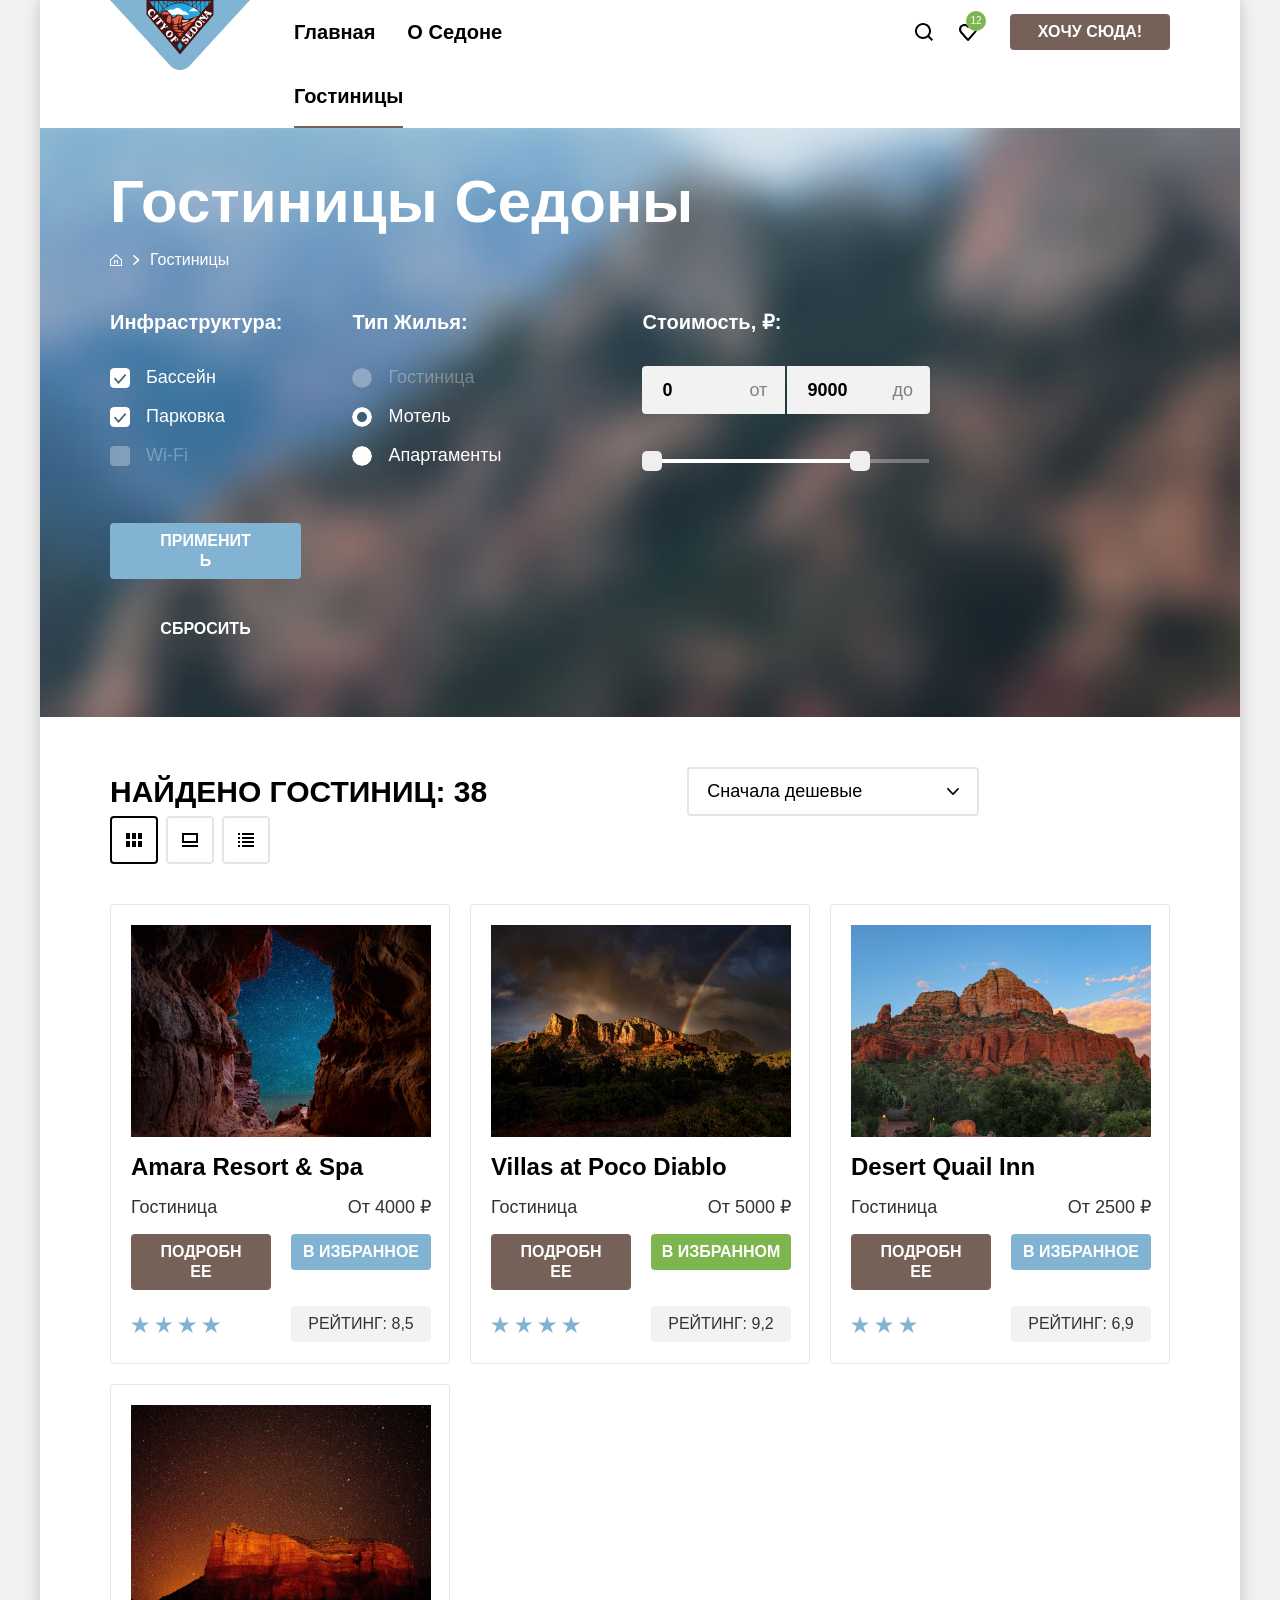
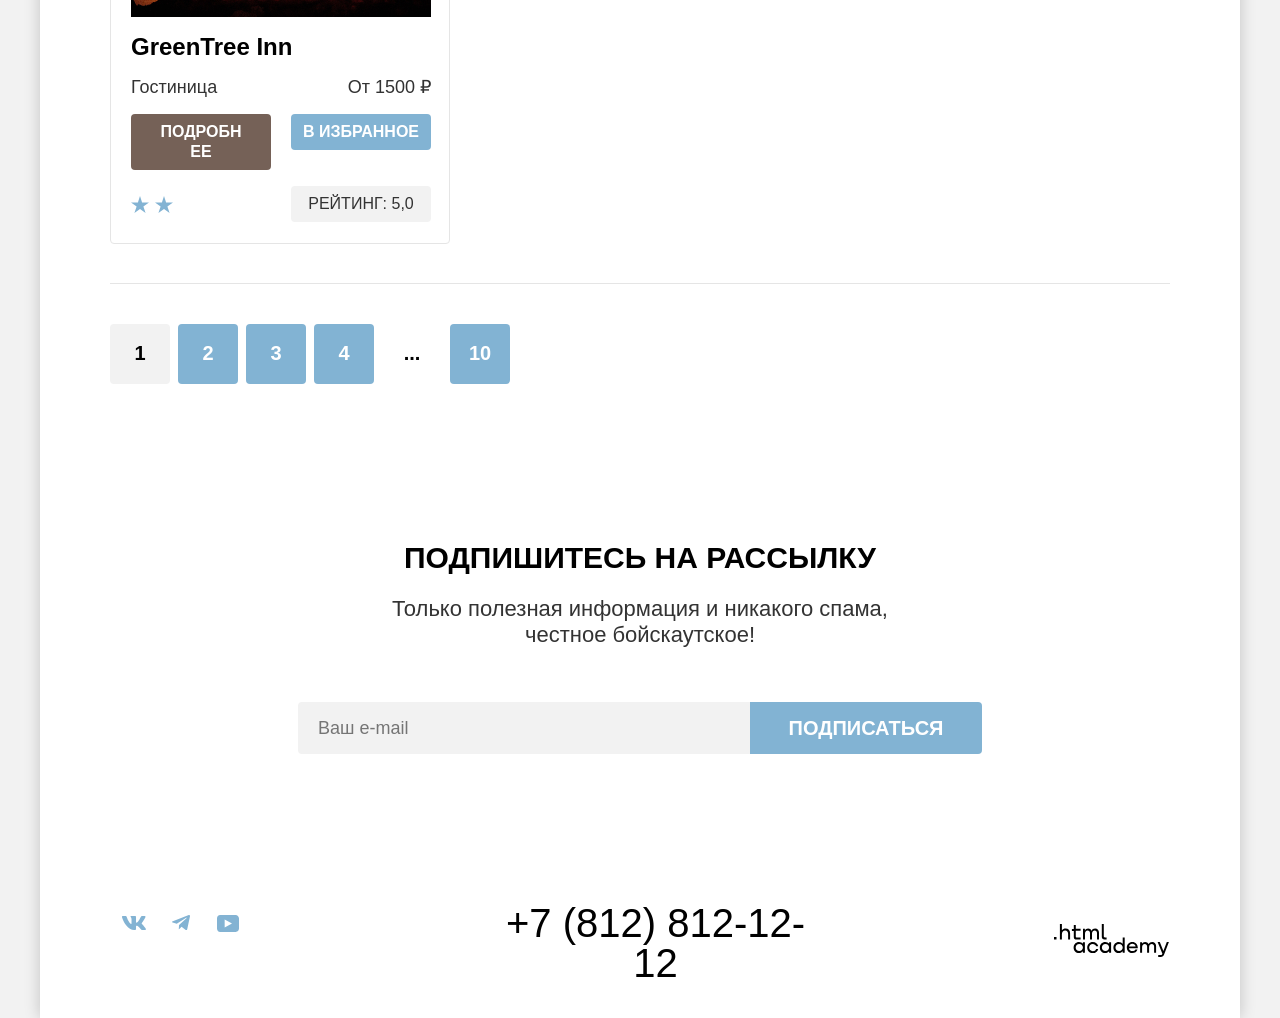
==== commit 08e93247: "Внёс исправления по защите" ====
--- a/catalog.html
+++ b/catalog.html
@@ -55,7 +55,7 @@
               </a>
             </li>
             <li class="breadcrumbs-item">
-              <a class="breadcrumbs-link"><span>Гостиницы</span></a>
+              <a class="breadcrumbs-link breadcrumbs-link--current">Гостиницы</a>
             </li>
           </ul>
           <section class="catalog-filter"  data-test="filter">
--- a/styles/styles.css
+++ b/styles/styles.css
@@ -47,6 +47,7 @@
   font-weight: 400;
   background-color: #f2f2f2;
   margin: 0;
+  min-width: 1200px;
 }
 
 .site-wrapper {
@@ -316,7 +317,7 @@
 .reasons-intro {
   margin: 0;
   margin-bottom: 21px;
-  padding: 69px 274px;
+  padding: 69px 270px;
 }
 
 .reasons-list {
@@ -360,7 +361,7 @@
   display: flex;
   justify-content: center;
   align-items: center;
-  padding: 40px 85px;
+  padding: 40px 80px;
   flex-direction: column;
   height: 100%;
   width: 400px;
@@ -562,7 +563,7 @@
 }
 
 .subscribe.index {
-  background-image: url("../images/subscribe_index.jpg");
+  background-image: url("../images/subscribe-index.jpg");
   background-size: 100% auto;
   background-repeat: no-repeat;
 }
@@ -629,7 +630,7 @@
   padding: 70px;
   padding-top: 35px;
   background-color: rgb(103, 161, 184);
-  background-image: url("../images/filter_background.jpg");
+  background-image: url("../images/filter-background.jpg");
   background-size: auto 100%;
   background-repeat: no-repeat;
   background-position: center;
@@ -670,7 +671,7 @@
   background-repeat: no-repeat;
   width: 7px;
   height: 10px;
-  left: 23px;
+  right: -18px;
   top: 6px;
 }
 
@@ -681,18 +682,20 @@
   font-weight: 400;
   color: #ffffff;
   text-decoration: none;
+  max-width: 900px;
+  overflow-wrap: anywhere;
 }
 
 .breadcrumbs-link:hover {
   color: rgba(255, 255, 255, 0.6);
 }
 
-.breadcrumbs-link:focus-visible {
-  outline: none;
-}
-
 .breadcrumbs-link:active {
   color: rgba(255, 255, 255, 0.3);
+}
+
+.breadcrumbs-link--current {
+  outline: none;
 }
 
 .breadcrumbs-link-home {
@@ -737,7 +740,8 @@
   border-radius: 4px;
   cursor: pointer;
   width: 191px;
-  height: 36px;
+  min-height: 36px;
+  overflow-wrap: break-word;
 }
 
 .catalog-filter-button-reset {
@@ -750,9 +754,10 @@
   text-transform: uppercase;
   cursor: pointer;
   width: 191px;
-  height: 36px;
-  margin: 0;
-  padding: 0;
+  margin: 0;
+  min-height: 36px;
+  overflow-wrap: break-word;
+  padding: 8px 50px;
 }
 
 .catalog-filter-list {
@@ -908,25 +913,43 @@
   font-size: 18px;
   line-height: 23px;
   font-weight: 400;
+  overflow-wrap: anywhere;
 }
 
 .control-label:has(input:disabled) {
   color: rgba(255, 255, 255, 0.3);
 }
 
+.control-label:hover .control-input-checkbox {
+  box-shadow: 0 7px 15px 0 rgba(0, 0, 0, 0.4);
+}
+
+.control-input-checkbox:focus-visible {
+  box-shadow: 0 4px 10px 0 rgba(0, 0, 0, 0.25);
+  outline: 3px solid #83b3d3;
+  outline-offset: 0;
+  border-radius: 3px;
+}
+
+.control-label:active .control-input-checkbox {
+  box-shadow: 0 4px 10px 0 rgba(0, 0, 0, 0.25);
+  outline: none;
+}
+
+.control-input-checkbox:active {
+  box-shadow: 0 4px 10px 0 rgba(0, 0, 0, 0.25);
+  outline: none;
+}
+
 .control-input-checkbox {
+  flex-shrink: 0;
   appearance: none;
   width: 20px;
   height: 20px;
   background-image: url("../images/icons/checkbox.svg");
   margin: 0;
   cursor: pointer;
-}
-
-.control-input-checkbox:focus-visible {
-  outline: none;
   border-radius: 4px;
-  box-shadow: 0 0 0 3px #83b3d3;
 }
 
 .control-input-checkbox:disabled {
@@ -938,18 +961,35 @@
 }
 
 .control-input-radio {
+  flex-shrink: 0;
   appearance: none;
   background-image: url("../images/icons/radio.svg");
   width: 20px;
   height: 20px;
   margin: 0;
   cursor: pointer;
+  border-radius: 50%;
+}
+
+.control-label:hover .control-input-radio {
+  box-shadow: 0 7px 15px 0 rgba(0, 0, 0, 0.4);
 }
 
 .control-input-radio:focus-visible {
+  box-shadow: 0 4px 10px 0 rgba(0, 0, 0, 0.25);
+  outline: 3px solid #83b3d3;
+  outline-offset: 0;
+  border-radius: 10px;
+}
+
+.control-label:active .control-input-radio {
+  box-shadow: 0 4px 10px 0 rgba(0, 0, 0, 0.25);
   outline: none;
-  border-radius: 10px;
-  box-shadow: 0 0 0 3px #83b3d3;
+}
+
+.control-input-radio:active {
+  box-shadow: 0 4px 10px 0 rgba(0, 0, 0, 0.25);
+  outline: none;
 }
 
 .control-input-radio:disabled {
@@ -1014,6 +1054,7 @@
 
 .select-control {
   background-image: url("../images/icons/select-arrow.svg");
+  background-color: #ffffff;
   background-repeat: no-repeat;
   background-position: calc(100% - 18px) center;
   appearance: none;
@@ -1021,6 +1062,7 @@
   border: 2px solid #e5e5e5;
   border-radius: 4px;
   padding: 12px 18px;
+  padding-right: 40px;
   margin-right: 70px;
   font-family: "PT Sans", sans-serif;
   font-size: 18px;
@@ -1038,6 +1080,7 @@
 }
 
 .select-control:disabled {
+  border-color: #000000;
   opacity: 0.3;
 }
 
@@ -1227,7 +1270,7 @@
 
 .button-search {
   width: 376px;
-  height: 52px;
+  min-height: 52px;
   color: #ffffff;
   font-family: "PT Sans", sans-serif;
   font-size: 20px;
@@ -1265,9 +1308,11 @@
 }
 
 .social-link {
+  display: block;
   background-repeat: no-repeat;
   background-position: center;
   text-align: center;
+  padding: 9px 7px;
 }
 
 .social-img {
@@ -1373,8 +1418,12 @@
   border-radius: 30px;
   box-shadow: 0 25px 50px 0 rgba(0, 0, 0, 0.15);
   padding: 64px 70px;
+  padding-right: 50px;
   position: relative;
   margin: auto;
+  max-height: 85vh;
+  overflow-y: auto;
+  scrollbar-gutter: stable;
 }
 
 .popup-title {
@@ -1502,13 +1551,12 @@
 }
 
 .age-field {
-  width: 110px;
+  width: 31px;
   height: 48px;
   background-color: #f2f2f2;
   border: none;
-  border-radius: 4px;
-  text-align: center;
-  padding: 10px 40px;
+  text-align: center;
+  padding: 10px 3px;
   font-family: "PT Sans", sans-serif;
   font-size: 18px;
   line-height: 20px;
@@ -1536,6 +1584,7 @@
   outline: 3px solid #83b3d3;
   border-radius: 4px;
   background-color: #e6e6e6;
+  z-index: 10;
 }
 
 .tooltip {
@@ -1565,6 +1614,7 @@
   border-radius: 10px;
   visibility: hidden;
   pointer-events: none;
+  font-family: "PT Sans", sans-serif;
   font-size: 16px;
   line-height: 20px;
   font-weight: 400;
@@ -1598,39 +1648,68 @@
 }
 
 .people-count-btn {
-  content: "";
-  position: absolute;
+  background-color: #f2f2f2;
   border: none;
+  width: 40px;
+  height: 48px;
+  background-position: center;
+  background-repeat: no-repeat;
+  cursor: pointer;
+  padding: 12px 10px;
+}
+
+.people-count-btn svg {
+  opacity: 0.3;
+}
+
+.people-count-btn:hover {
+  background-color: #e6e6e6;
+}
+
+.people-count-btn:hover svg {
+  opacity: 1;
+  fill: #000000;
+}
+
+.people-count-btn:focus-visible {
+  outline: none;
+}
+
+.people-count-btn:focus-visible svg {
+  opacity: 1;
+  fill: #000000;
+}
+
+.people-count-btn:focus-visible span {
+  opacity: 1;
+  outline: #82b3d3 solid 3px;
   border-radius: 3px;
+}
+
+.people-count-btn:active svg {
+  opacity: 0.2;
+}
+
+.people-count-btn--plus {
+  border-radius: 0 3px 3px 0;
+}
+
+.people-count-btn--minus {
+  border-radius: 3px 0 0 3px;
+}
+
+.people-count-img {
+  fill: #756157;
+  top: 3px;
+  left: 3px;
+}
+
+.icon-count-wrapper {
+  display: flex;
   width: 20px;
   height: 20px;
-  background-position: center;
-  background-repeat: no-repeat;
-  opacity: 0.3;
-  cursor: pointer;
-}
-
-.people-count-btn:hover {
-  opacity: 1;
-}
-
-.people-count-btn:focus-visible {
-  opacity: 1;
-  outline: #82b3d3 solid 3px;
-}
-
-.people-count-btn:active {
-  opacity: 0.3;
-}
-
-.people-count-btn--minus {
-  left: 147px;
-  background-image: url("../images/icons/minus-icon.svg");
-}
-
-.people-count-btn--plus {
-  left: 212px;
-  background-image: url("../images/icons/plus-icon.svg");
+  align-items: center;
+  justify-content: center;
 }
 
 .popup-search-btn {
@@ -1657,12 +1736,40 @@
   border: none;
   border-radius: 100px;
   background-color: #f2f2f2;
-  background-image: url(../images/icons/close-svg.svg);
   background-position: center;
   background-repeat: no-repeat;
   cursor: pointer;
 }
 
+.close-popup-btn:hover {
+  background-color: #e6e6e6;
+}
+
+.close-popup-btn:focus-visible {
+  background-color: #e6e6e6;
+  outline: 3px solid #83b3d3;
+}
+
+.close-popup-btn:active {
+  background-color: #e6e6e6;
+}
+
+.close-popup-btn::after {
+  position: absolute;
+  content: "";
+  background-image: url(../images/icons/close-svg.svg);
+  background-size: 14px;
+  background-repeat: no-repeat;
+  width: 14px;
+  height: 14px;
+  top: 20px;
+  left: 20px;
+}
+
+.close-popup-btn:active:after {
+  opacity: 0.3;
+}
+
 .popup-wrapper-closed {
   display: none;
 }
